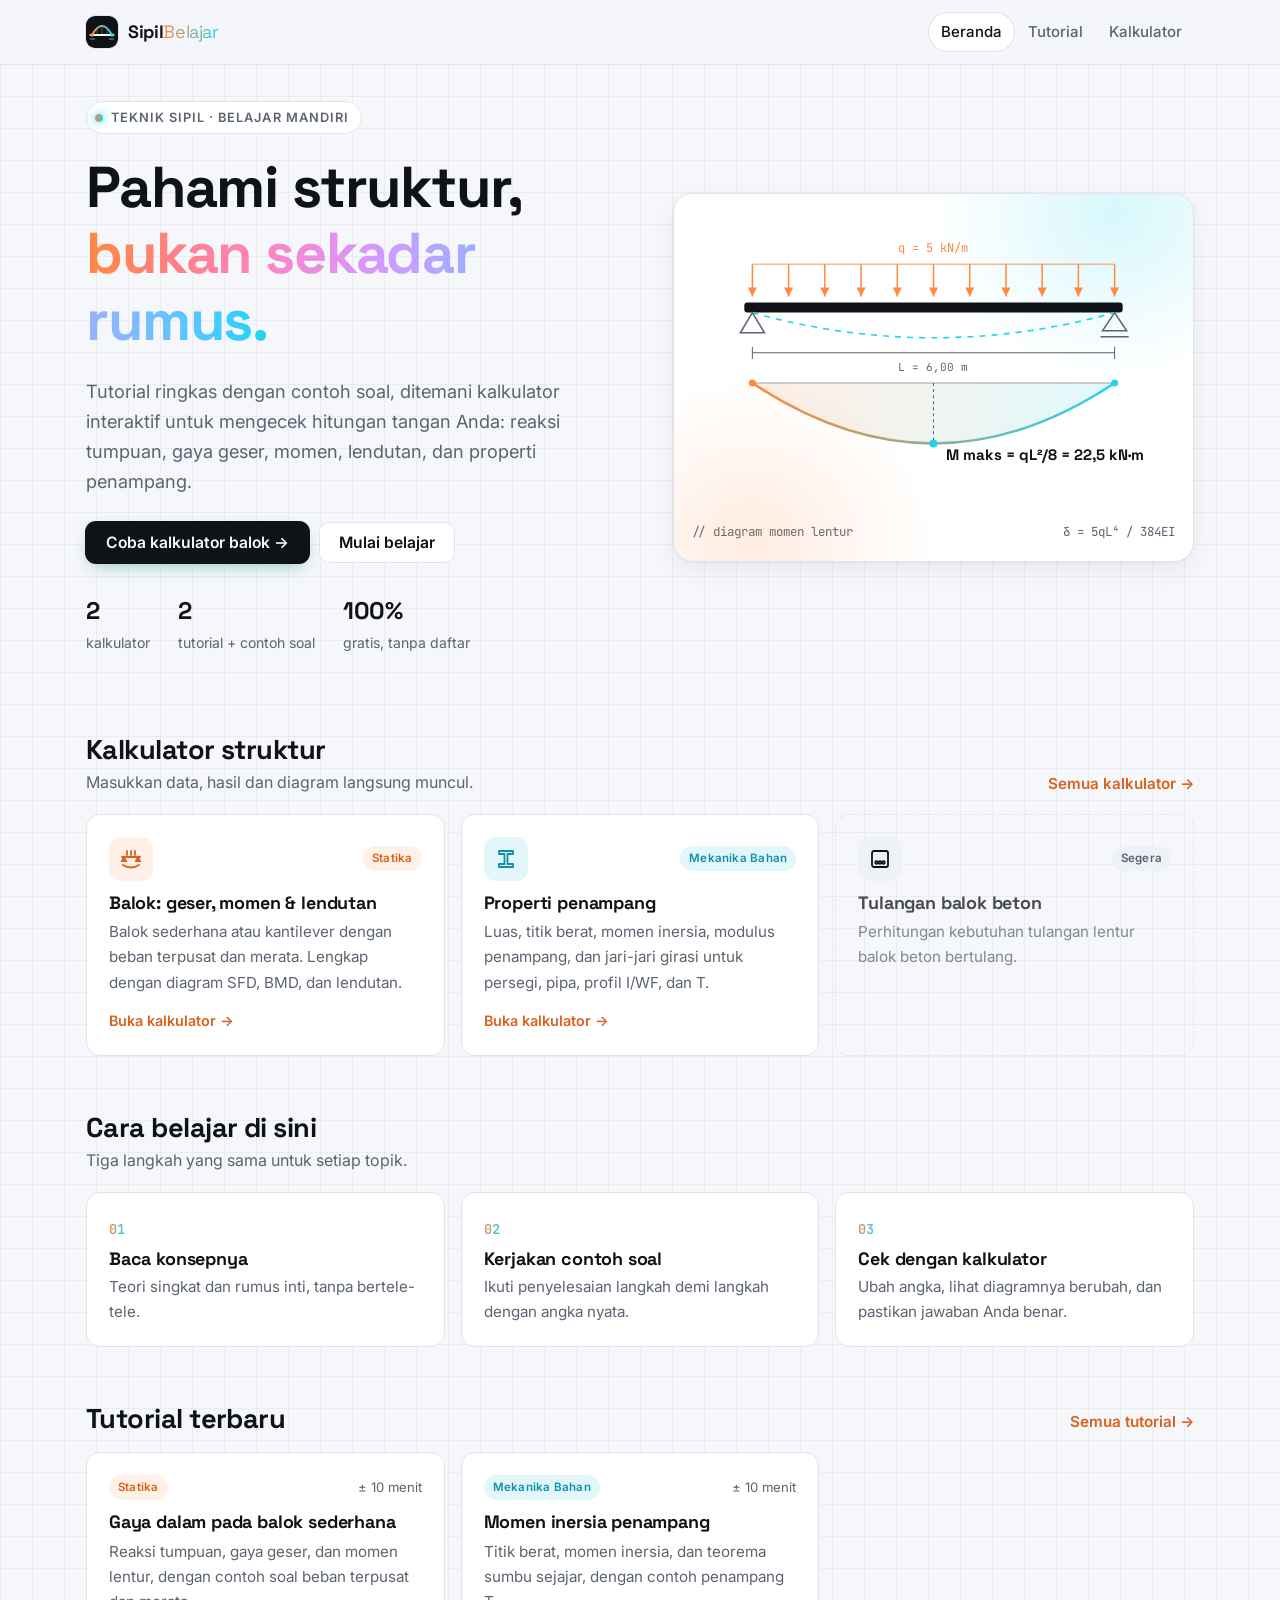
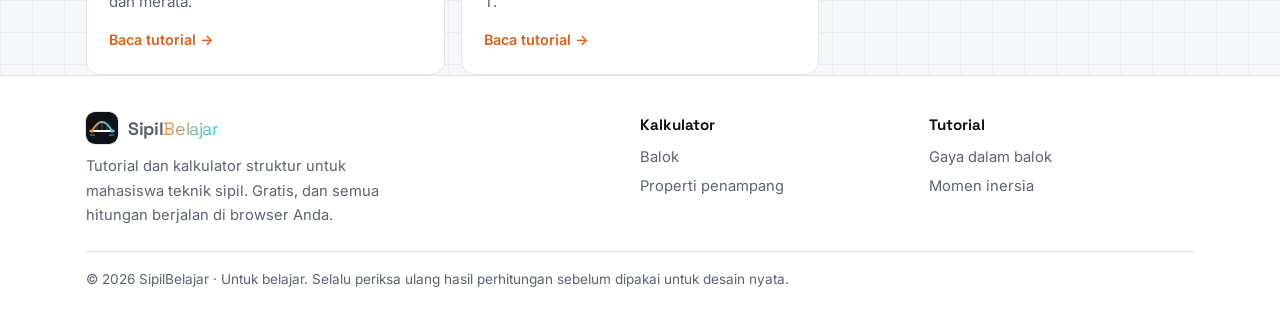
==== index.html @ 85a8b571 "Perbarui tampilan: font baru, warna logo, hero berilustrasi, kartu berikon Co-Authored-By: Claude Op" ====
<!doctype html>
<html lang="id">
<head>
  <meta charset="utf-8">
  <meta name="viewport" content="width=device-width, initial-scale=1">
  <title>SipilBelajar</title>
  <meta name="description" content="Belajar teknik sipil: tutorial, contoh soal, dan kalkulator struktur interaktif.">
  <link rel="icon" type="image/svg+xml" href="assets/logo.svg">
  <link rel="preconnect" href="https://fonts.googleapis.com">
  <link rel="preconnect" href="https://fonts.gstatic.com" crossorigin>
  <link rel="stylesheet" href="https://fonts.googleapis.com/css2?family=Inter:wght@400;500;600;700&family=JetBrains+Mono:wght@400;600&family=Space+Grotesk:wght@500;600;700&display=swap">
  <link rel="stylesheet" href="assets/style.css">
</head>
<body data-root="" data-page="home">
<main class="wrap">
  <section class="hero">
    <div>
      <span class="eyebrow">Teknik Sipil · Belajar mandiri</span>
      <h1>Pahami struktur, <span class="grad-text">bukan sekadar rumus.</span></h1>
      <p class="lead">Tutorial ringkas dengan contoh soal, ditemani kalkulator interaktif untuk mengecek hitungan tangan Anda: reaksi tumpuan, gaya geser, momen, lendutan, dan properti penampang.</p>
      <div class="btn-row">
        <a class="btn primary" href="kalkulator/balok.html">Coba kalkulator balok →</a>
        <a class="btn secondary" href="tutorial/index.html">Mulai belajar</a>
      </div>
      <div class="stats-row">
        <div><b>2</b>kalkulator</div>
        <div><b>2</b>tutorial + contoh soal</div>
        <div><b>100%</b>gratis, tanpa daftar</div>
      </div>
    </div>

    <div class="hero-art" aria-hidden="true">
      <svg viewBox="0 0 480 300">
        <defs>
          <linearGradient id="hg" x1="0" x2="1"><stop offset="0" stop-color="#ff8a3d"/><stop offset="1" stop-color="#22d3ee"/></linearGradient>
          <marker id="ha" viewBox="0 0 10 10" refX="5" refY="10" markerWidth="6" markerHeight="6"><path d="M0 0L5 10L10 0Z" fill="#ff8a3d"/></marker>
        </defs>
        <!-- beban merata -->
        <g stroke="#ff8a3d" stroke-width="1.5">
          <path d="M60 52H420" stroke-opacity=".6"/>
          <path d="M60 52V84" marker-end="url(#ha)"/>
          <path d="M96 52V84" marker-end="url(#ha)"/>
          <path d="M132 52V84" marker-end="url(#ha)"/>
          <path d="M168 52V84" marker-end="url(#ha)"/>
          <path d="M204 52V84" marker-end="url(#ha)"/>
          <path d="M240 52V84" marker-end="url(#ha)"/>
          <path d="M276 52V84" marker-end="url(#ha)"/>
          <path d="M312 52V84" marker-end="url(#ha)"/>
          <path d="M348 52V84" marker-end="url(#ha)"/>
          <path d="M384 52V84" marker-end="url(#ha)"/>
          <path d="M420 52V84" marker-end="url(#ha)"/>
        </g>
        <text x="240" y="40" text-anchor="middle" font-family="JetBrains Mono, monospace" font-size="12" fill="#ff8a3d">q = 5 kN/m</text>
        <!-- balok -->
        <rect x="52" y="90" width="376" height="10" rx="3" fill="currentColor" style="color:var(--text)"/>
        <!-- lendutan (animasi) -->
        <path class="dash-anim" d="M60 100Q240 150 420 100" fill="none" stroke="#22d3ee" stroke-width="1.6"/>
        <!-- tumpuan -->
        <path d="M60 100l-12 20h24z M420 100l-12 18h24z" fill="none" stroke="currentColor" style="color:var(--muted)" stroke-width="1.5"/>
        <path d="M406 124h28" stroke="currentColor" style="color:var(--muted)" stroke-width="1.5"/>
        <!-- dimensi -->
        <path d="M60 140H420M60 134v12M420 134v12" stroke="currentColor" style="color:var(--muted)" stroke-width="1" />
        <text x="240" y="158" text-anchor="middle" font-family="JetBrains Mono, monospace" font-size="11" fill="currentColor" style="color:var(--muted)">L = 6,00 m</text>
        <!-- BMD -->
        <path d="M60 170Q240 290 420 170Z" fill="url(#hg)" fill-opacity=".14"/>
        <path d="M60 170Q240 290 420 170" fill="none" stroke="url(#hg)" stroke-width="2.5" stroke-linecap="round"/>
        <path d="M60 170H420" stroke="currentColor" style="color:var(--muted)" stroke-opacity=".6"/>
        <path d="M240 170V230" stroke="currentColor" style="color:var(--muted)" stroke-dasharray="3 3"/>
        <circle cx="240" cy="230" r="4" fill="#22d3ee"/>
        <text x="252" y="246" font-family="Space Grotesk, sans-serif" font-weight="700" font-size="15" fill="currentColor" style="color:var(--text)">M maks = qL²/8 = 22,5 kN·m</text>
        <circle cx="60" cy="170" r="3.5" fill="#ff8a3d"/><circle cx="420" cy="170" r="3.5" fill="#22d3ee"/>
      </svg>
      <div class="cap"><span>// diagram momen lentur</span><span>δ = 5qL⁴ / 384EI</span></div>
    </div>
  </section>

  <div class="section-head">
    <div><h2>Kalkulator struktur</h2><p>Masukkan data, hasil dan diagram langsung muncul.</p></div>
    <a href="kalkulator/index.html">Semua kalkulator →</a>
  </div>
  <div class="grid">
    <a class="card" href="kalkulator/balok.html">
      <div class="card-top">
        <span class="icon o"><svg viewBox="0 0 24 24" fill="none" stroke="currentColor" stroke-width="1.8" stroke-linecap="round"><path d="M3 10h18"/><path d="M5 10l-2 4h4z M19 10l-2 4h4z"/><path d="M8 4v4M12 4v4M16 4v4"/><path d="M4 18q8 5 16 0"/></svg></span>
        <span class="tag">Statika</span>
      </div>
      <h3>Balok: geser, momen &amp; lendutan</h3>
      <p>Balok sederhana atau kantilever dengan beban terpusat dan merata. Lengkap dengan diagram SFD, BMD, dan lendutan.</p>
      <span class="go">Buka kalkulator →</span>
    </a>
    <a class="card" href="kalkulator/penampang.html">
      <div class="card-top">
        <span class="icon c"><svg viewBox="0 0 24 24" fill="none" stroke="currentColor" stroke-width="1.8" stroke-linejoin="round"><path d="M5 4h14v3h-5.5v10H19v3H5v-3h5.5V7H5z"/></svg></span>
        <span class="tag c">Mekanika Bahan</span>
      </div>
      <h3>Properti penampang</h3>
      <p>Luas, titik berat, momen inersia, modulus penampang, dan jari-jari girasi untuk persegi, pipa, profil I/WF, dan T.</p>
      <span class="go">Buka kalkulator →</span>
    </a>
    <div class="card soon">
      <div class="card-top">
        <span class="icon"><svg viewBox="0 0 24 24" fill="none" stroke="currentColor" stroke-width="1.8"><rect x="4" y="4" width="16" height="16" rx="2"/><circle cx="8.5" cy="15.5" r="1.3"/><circle cx="12" cy="15.5" r="1.3"/><circle cx="15.5" cy="15.5" r="1.3"/></svg></span>
        <span class="tag soon">Segera</span>
      </div>
      <h3>Tulangan balok beton</h3>
      <p>Perhitungan kebutuhan tulangan lentur balok beton bertulang.</p>
    </div>
  </div>

  <div class="section-head">
    <div><h2>Cara belajar di sini</h2><p>Tiga langkah yang sama untuk setiap topik.</p></div>
  </div>
  <div class="steps">
    <div class="step"><h3>Baca konsepnya</h3><p>Teori singkat dan rumus inti, tanpa bertele-tele.</p></div>
    <div class="step"><h3>Kerjakan contoh soal</h3><p>Ikuti penyelesaian langkah demi langkah dengan angka nyata.</p></div>
    <div class="step"><h3>Cek dengan kalkulator</h3><p>Ubah angka, lihat diagramnya berubah, dan pastikan jawaban Anda benar.</p></div>
  </div>

  <div class="section-head">
    <div><h2>Tutorial terbaru</h2></div>
    <a href="tutorial/index.html">Semua tutorial →</a>
  </div>
  <div class="grid">
    <a class="card" href="tutorial/balok-sederhana.html">
      <div class="card-top"><span class="tag">Statika</span><span class="muted" style="font-size:.82rem">± 10 menit</span></div>
      <h3>Gaya dalam pada balok sederhana</h3>
      <p>Reaksi tumpuan, gaya geser, dan momen lentur, dengan contoh soal beban terpusat dan merata.</p>
      <span class="go">Baca tutorial →</span>
    </a>
    <a class="card" href="tutorial/momen-inersia.html">
      <div class="card-top"><span class="tag c">Mekanika Bahan</span><span class="muted" style="font-size:.82rem">± 10 menit</span></div>
      <h3>Momen inersia penampang</h3>
      <p>Titik berat, momen inersia, dan teorema sumbu sejajar, dengan contoh penampang T.</p>
      <span class="go">Baca tutorial →</span>
    </a>
  </div>
</main>
<script src="assets/layout.js"></script>
</body>
</html>
---- assets/style.css ----
/* SipilBelajar — gaya situs. Warna mengikuti logo: oranye → biru muda. */
:root {
  --bg: #f5f7fa;
  --surface: #ffffff;
  --surface-2: #eef1f5;
  --text: #0f1216;
  --muted: #5b6472;
  --border: #e1e5eb;
  --accent: #d9621c;          /* oranye untuk teks/tautan (kontras cukup) */
  --accent-soft: #fff1e7;
  --cyan: #0e8fae;
  --cyan-soft: #e3f7fb;
  --blue: #0e8fae;
  --red: #d64545;
  --green: #1f9d6a;
  --grid: rgba(15, 18, 22, .045);
  --shadow: 0 1px 2px rgba(15,18,22,.04), 0 8px 24px rgba(15,18,22,.06);
  --grad: linear-gradient(90deg, #ff8a3d, #22d3ee);
  --grad-vivid: linear-gradient(90deg in oklch longer hue, #ff8a3d, #22d3ee);
  --radius: 14px;
  --maxw: 1140px;
  --font: "Inter", system-ui, -apple-system, "Segoe UI", Roboto, sans-serif;
  --font-display: "Space Grotesk", "Inter", system-ui, sans-serif;
  --font-mono: "JetBrains Mono", ui-monospace, Menlo, Consolas, monospace;
  color-scheme: light;
}
@media (prefers-color-scheme: dark) {
  :root:not([data-theme="light"]) {
    --bg: #0a0d11; --surface: #11151b; --surface-2: #181e26; --text: #e9edf2; --muted: #95a1b0;
    --border: #222a34; --accent: #ff8a3d; --accent-soft: #2a1a10; --cyan: #22d3ee; --cyan-soft: #0c2a31;
    --blue: #22d3ee; --red: #f06b6b; --green: #3fd19a; --grid: rgba(255,255,255,.035);
    --shadow: 0 1px 2px rgba(0,0,0,.3), 0 10px 30px rgba(0,0,0,.35); color-scheme: dark;
  }
}
:root[data-theme="dark"] {
  --bg: #0a0d11; --surface: #11151b; --surface-2: #181e26; --text: #e9edf2; --muted: #95a1b0;
  --border: #222a34; --accent: #ff8a3d; --accent-soft: #2a1a10; --cyan: #22d3ee; --cyan-soft: #0c2a31;
  --blue: #22d3ee; --red: #f06b6b; --green: #3fd19a; --grid: rgba(255,255,255,.035);
  --shadow: 0 1px 2px rgba(0,0,0,.3), 0 10px 30px rgba(0,0,0,.35); color-scheme: dark;
}

* { box-sizing: border-box; }
html { -webkit-text-size-adjust: 100%; scroll-behavior: smooth; }
body {
  margin: 0; color: var(--text); font: 16px/1.65 var(--font);
  background-color: var(--bg);
  background-image:
    linear-gradient(var(--grid) 1px, transparent 1px),
    linear-gradient(90deg, var(--grid) 1px, transparent 1px);
  background-size: 32px 32px;
  -webkit-font-smoothing: antialiased;
}
a { color: var(--accent); text-underline-offset: 3px; }
img, svg { max-width: 100%; }
h1, h2, h3 { font-family: var(--font-display); line-height: 1.15; letter-spacing: -.02em; margin: 1.6em 0 .5em; }
h1 { font-size: clamp(2rem, 4.6vw, 3rem); margin-top: .3em; }
h2 { font-size: clamp(1.35rem, 2.6vw, 1.7rem); }
h3 { font-size: 1.12rem; letter-spacing: -.01em; }
code, .mono { font-family: var(--font-mono); font-size: .9em; }
::selection { background: rgba(34, 211, 238, .3); }

.wrap { max-width: var(--maxw); margin: 0 auto; padding: 0 16px; }
.grad-text { background: var(--grad); background: var(--grad-vivid); -webkit-background-clip: text; background-clip: text; color: transparent; }

/* ---------- header ---------- */
.site-header {
  position: sticky; top: 0; z-index: 20;
  background: color-mix(in srgb, var(--bg) 78%, transparent);
  backdrop-filter: saturate(160%) blur(12px); -webkit-backdrop-filter: saturate(160%) blur(12px);
  border-bottom: 1px solid var(--border);
}
.site-header .wrap { display: flex; align-items: center; gap: 12px; min-height: 64px; }
.brand { font-family: var(--font-display); font-weight: 700; font-size: 1.12rem; color: var(--text); text-decoration: none; display: flex; align-items: center; gap: 10px; letter-spacing: -.02em; }
.brand-mark { width: 32px; height: 32px; display: block; border-radius: 9px; box-shadow: 0 0 0 1px var(--border); }
.brand-accent { font-weight: 400; background: var(--grad); -webkit-background-clip: text; background-clip: text; color: transparent; }
.site-nav { display: flex; gap: 2px; margin-left: auto; }
.site-nav a { color: var(--muted); text-decoration: none; padding: 7px 12px; border-radius: 99px; font-size: .94rem; font-weight: 500; transition: color .15s, background .15s; }
.site-nav a:hover { color: var(--text); background: var(--surface-2); }
.site-nav a[aria-current="page"] { color: var(--text); background: var(--surface); box-shadow: 0 0 0 1px var(--border); }
@media (max-width: 480px) {
  .brand-text { display: none; }
  .site-nav a { padding: 6px 10px; font-size: .9rem; }
}

main { padding: 28px 0 72px; }

/* ---------- footer ---------- */
.site-footer { border-top: 1px solid var(--border); background: var(--surface); color: var(--muted); font-size: .92rem; padding: 36px 0 28px; }
.footer-grid { display: grid; gap: 24px; grid-template-columns: 2fr 1fr 1fr; }
@media (max-width: 640px) { .footer-grid { grid-template-columns: 1fr 1fr; } .footer-grid > :first-child { grid-column: 1 / -1; } }
.site-footer h4 { font-family: var(--font-display); color: var(--text); font-size: .95rem; margin: 0 0 8px; }
.site-footer ul { list-style: none; padding: 0; margin: 0; }
.site-footer li { margin: 4px 0; }
.site-footer a { color: var(--muted); text-decoration: none; }
.site-footer a:hover { color: var(--text); }
.footer-note { border-top: 1px solid var(--border); margin-top: 24px; padding-top: 16px; font-size: .85rem; }

/* ---------- hero ---------- */
.hero { display: grid; grid-template-columns: minmax(0, 1.05fr) minmax(0, 1fr); gap: 40px; align-items: center; padding: 36px 0 24px; }
@media (max-width: 880px) { .hero { grid-template-columns: minmax(0, 1fr); gap: 28px; padding-top: 16px; } }
.hero h1 { font-size: clamp(2.2rem, 5.4vw, 3.6rem); margin: .35em 0 .4em; }
.hero p.lead { font-size: 1.14rem; color: var(--muted); max-width: 560px; margin: 0; }
.eyebrow { display: inline-flex; align-items: center; gap: 8px; color: var(--muted); font-weight: 600; font-size: .8rem; letter-spacing: .08em; text-transform: uppercase; padding: 5px 12px 5px 8px; border: 1px solid var(--border); border-radius: 99px; background: var(--surface); }
.eyebrow::before { content: ""; width: 8px; height: 8px; border-radius: 50%; background: var(--grad); box-shadow: 0 0 10px #22d3ee; }
.hero-art { background: var(--surface); border: 1px solid var(--border); border-radius: 20px; padding: 18px; box-shadow: var(--shadow); position: relative; overflow: hidden; }
.hero-art::before { content: ""; position: absolute; inset: -40% -20% auto auto; width: 70%; height: 90%; background: radial-gradient(closest-side, rgba(34,211,238,.18), transparent); pointer-events: none; }
.hero-art::after { content: ""; position: absolute; inset: auto auto -40% -20%; width: 70%; height: 90%; background: radial-gradient(closest-side, rgba(255,138,61,.16), transparent); pointer-events: none; }
.hero-art svg { display: block; width: 100%; height: auto; position: relative; }
.hero-art .cap { position: relative; display: flex; justify-content: space-between; gap: 8px; font-family: var(--font-mono); font-size: .78rem; color: var(--muted); margin-top: 8px; flex-wrap: wrap; }
.dash-anim { stroke-dasharray: 6 6; animation: dash 1.4s linear infinite; }
@keyframes dash { to { stroke-dashoffset: -24; } }
@media (prefers-reduced-motion: reduce) { .dash-anim { animation: none; } html { scroll-behavior: auto; } }

.stats-row { display: flex; gap: 28px; flex-wrap: wrap; margin-top: 28px; }
.stats-row div { font-size: .88rem; color: var(--muted); }
.stats-row b { display: block; font-family: var(--font-display); font-size: 1.5rem; color: var(--text); letter-spacing: -.02em; }

/* ---------- buttons ---------- */
.btn { display: inline-flex; align-items: center; gap: 8px; padding: 11px 20px; border-radius: 10px; background: var(--text); color: var(--bg); text-decoration: none; font-weight: 600; border: 0; cursor: pointer; font: 600 .98rem var(--font); transition: transform .15s, box-shadow .15s; }
.btn:hover { transform: translateY(-1px); box-shadow: 0 6px 20px rgba(34,211,238,.25), 0 2px 8px rgba(255,138,61,.2); }
.btn.primary { background: var(--text); color: var(--bg); box-shadow: 0 0 0 1px var(--text), 0 6px 18px -6px rgba(34,211,238,.6), 0 6px 18px -8px rgba(255,138,61,.6); }
.btn.secondary { background: var(--surface); color: var(--text); box-shadow: inset 0 0 0 1px var(--border); }
.btn.secondary:hover { box-shadow: inset 0 0 0 1px var(--muted); }
.btn.small { padding: 7px 12px; font-size: .88rem; border-radius: 8px; }
.btn-row { display: flex; gap: 10px; flex-wrap: wrap; margin: 26px 0; }

/* ---------- sections ---------- */
.section-head { display: flex; align-items: end; justify-content: space-between; gap: 16px; margin: 56px 0 18px; flex-wrap: wrap; }
.section-head h2 { margin: 0; }
.section-head p { margin: 4px 0 0; color: var(--muted); }
.section-head a { font-weight: 600; text-decoration: none; font-size: .95rem; }

/* ---------- cards ---------- */
.grid { display: grid; gap: 16px; grid-template-columns: repeat(auto-fill, minmax(min(100%, 270px), 1fr)); }
.card { background: var(--surface); border: 1px solid var(--border); border-radius: var(--radius); padding: 22px; position: relative; }
a.card { color: inherit; text-decoration: none; display: block; transition: transform .18s, box-shadow .18s, border-color .18s; }
a.card:hover { transform: translateY(-3px); box-shadow: var(--shadow); border-color: transparent; }
a.card::after { content: ""; position: absolute; inset: -1px; border-radius: inherit; padding: 1px; background: var(--grad); opacity: 0; transition: opacity .18s;
  -webkit-mask: linear-gradient(#000 0 0) content-box, linear-gradient(#000 0 0); -webkit-mask-composite: xor; mask-composite: exclude; pointer-events: none; }
a.card:hover::after { opacity: 1; }
.card h3 { margin: 12px 0 6px; }
.card p { margin: 0; color: var(--muted); font-size: .95rem; }
.card .go { display: inline-block; margin-top: 14px; font-weight: 600; font-size: .9rem; color: var(--accent); }
.card.soon { background: transparent; border-style: dashed; }
.card.soon h3, .card.soon p { opacity: .75; }
.icon { width: 44px; height: 44px; border-radius: 12px; display: grid; place-items: center; background: var(--surface-2); color: var(--text); }
.icon svg { width: 24px; height: 24px; }
.icon.o { background: var(--accent-soft); color: var(--accent); }
.icon.c { background: var(--cyan-soft); color: var(--cyan); }
.card-top { display: flex; align-items: center; justify-content: space-between; gap: 8px; }
.tag { display: inline-block; font-size: .72rem; font-weight: 600; padding: 3px 9px; border-radius: 99px; background: var(--accent-soft); color: var(--accent); letter-spacing: .02em; }
.tag.c { background: var(--cyan-soft); color: var(--cyan); }
.tag.soon { background: var(--surface-2); color: var(--muted); }

/* langkah belajar */
.steps { display: grid; gap: 16px; grid-template-columns: repeat(auto-fit, minmax(min(100%, 240px), 1fr)); counter-reset: step; }
.step { background: var(--surface); border: 1px solid var(--border); border-radius: var(--radius); padding: 22px; counter-increment: step; }
.step::before { content: "0" counter(step); font-family: var(--font-mono); font-size: .85rem; font-weight: 600; background: var(--grad); -webkit-background-clip: text; background-clip: text; color: transparent; }
.step h3 { margin: 8px 0 4px; }
.step p { margin: 0; color: var(--muted); font-size: .95rem; }

/* page header */
.page-head { padding: 8px 0 8px; }
.page-head h1 { margin: .25em 0 .3em; }
.page-head p { color: var(--muted); max-width: 720px; margin: 0; font-size: 1.05rem; }
.breadcrumb { font-size: .88rem; color: var(--muted); }
.breadcrumb a { color: var(--muted); text-decoration: none; }
.breadcrumb a:hover { color: var(--text); }

/* ---------- article ---------- */
.article { max-width: 760px; }
.article > p, .article li { font-size: 1.03rem; }
.article h2 { padding-top: .2em; }
.article h2::before { content: ""; display: block; width: 36px; height: 3px; border-radius: 3px; background: var(--grad); margin-bottom: 14px; }
.meta { display: flex; gap: 8px; flex-wrap: wrap; margin-bottom: 8px; }
.formula { background: var(--surface); border: 1px solid var(--border); border-left: 3px solid var(--cyan); padding: 12px 16px; border-radius: 10px; font-family: var(--font-mono); font-size: .9rem; overflow-x: auto; margin: 14px 0; white-space: pre; }
.note { background: var(--cyan-soft); border: 1px solid color-mix(in srgb, var(--cyan) 25%, transparent); border-radius: 12px; padding: 14px 18px; margin: 18px 0; }

/* ---------- tables ---------- */
.table-wrap { overflow-x: auto; background: var(--surface); border: 1px solid var(--border); border-radius: 12px; }
table { border-collapse: collapse; width: 100%; font-size: .94rem; }
th, td { border-bottom: 1px solid var(--border); padding: 9px 12px; text-align: left; }
tr:last-child td, tr:last-child th { border-bottom: 0; }
th { background: var(--surface-2); font-weight: 600; font-size: .86rem; }
td.num, th.num { text-align: right; font-variant-numeric: tabular-nums; font-family: var(--font-mono); font-size: .88rem; }
th.num { font-family: var(--font); }

/* ---------- calculator ---------- */
.calc { display: grid; gap: 22px; grid-template-columns: minmax(0, 370px) minmax(0, 1fr); align-items: start; margin-top: 20px; }
.calc > form { position: sticky; top: 84px; }
@media (max-width: 860px) { .calc { grid-template-columns: minmax(0, 1fr); } .calc > form { position: static; } }
fieldset { border: 1px solid var(--border); border-radius: var(--radius); padding: 16px 18px 18px; margin: 0 0 14px; background: var(--surface); }
legend { font-family: var(--font-display); font-weight: 600; padding: 0 6px; }
label { display: block; font-size: .84rem; color: var(--muted); margin: 10px 0 5px; font-weight: 500; }
input, select { width: 100%; padding: 9px 11px; font: 500 .95rem var(--font); color: var(--text); background: var(--bg); border: 1px solid var(--border); border-radius: 9px; transition: border-color .15s, box-shadow .15s; }
input:hover, select:hover { border-color: color-mix(in srgb, var(--muted) 50%, var(--border)); }
input:focus, select:focus { outline: none; border-color: var(--cyan); box-shadow: 0 0 0 3px color-mix(in srgb, var(--cyan) 22%, transparent); }
input[type=number] { font-family: var(--font-mono); font-size: .9rem; }
.row { display: grid; gap: 8px; grid-template-columns: repeat(auto-fit, minmax(80px, 1fr)); }
.load-item { border: 1px solid var(--border); background: var(--bg); border-radius: 11px; padding: 10px 12px 12px; margin: 10px 0; position: relative; }
.load-item .remove { position: absolute; top: 6px; right: 8px; background: none; border: 0; color: var(--muted); cursor: pointer; font-size: 1.15rem; line-height: 1; padding: 4px; border-radius: 6px; }
.load-item .remove:hover { color: var(--red); background: var(--surface-2); }
.load-item .title { font-size: .84rem; font-weight: 600; }
.load-item label { margin-top: 6px; }
.results { display: grid; gap: 10px; grid-template-columns: repeat(auto-fill, minmax(150px, 1fr)); margin-bottom: 16px; }
.stat { background: var(--surface); border: 1px solid var(--border); border-radius: 12px; padding: 12px 14px; position: relative; overflow: hidden; }
.stat::before { content: ""; position: absolute; left: 0; top: 0; bottom: 0; width: 3px; background: var(--grad); opacity: .8; }
.stat .k { font-size: .78rem; color: var(--muted); font-weight: 500; }
.stat .v { font-family: var(--font-display); font-size: 1.35rem; font-weight: 700; font-variant-numeric: tabular-nums; letter-spacing: -.02em; }
.stat .u { font-family: var(--font); font-size: .78rem; color: var(--muted); font-weight: 500; }
.diagram { background: var(--surface); border: 1px solid var(--border); border-radius: var(--radius); padding: 12px 12px 8px; margin-bottom: 14px; }
.diagram h3 { margin: 2px 6px 6px; font-size: .95rem; }
.diagram svg { display: block; width: 100%; height: auto; }
.diagram text { font-family: var(--font); }
.error { color: var(--red); font-size: .9rem; }
.muted { color: var(--muted); }
.hint { font-size: .84rem; color: var(--muted); margin: 10px 0 0; }
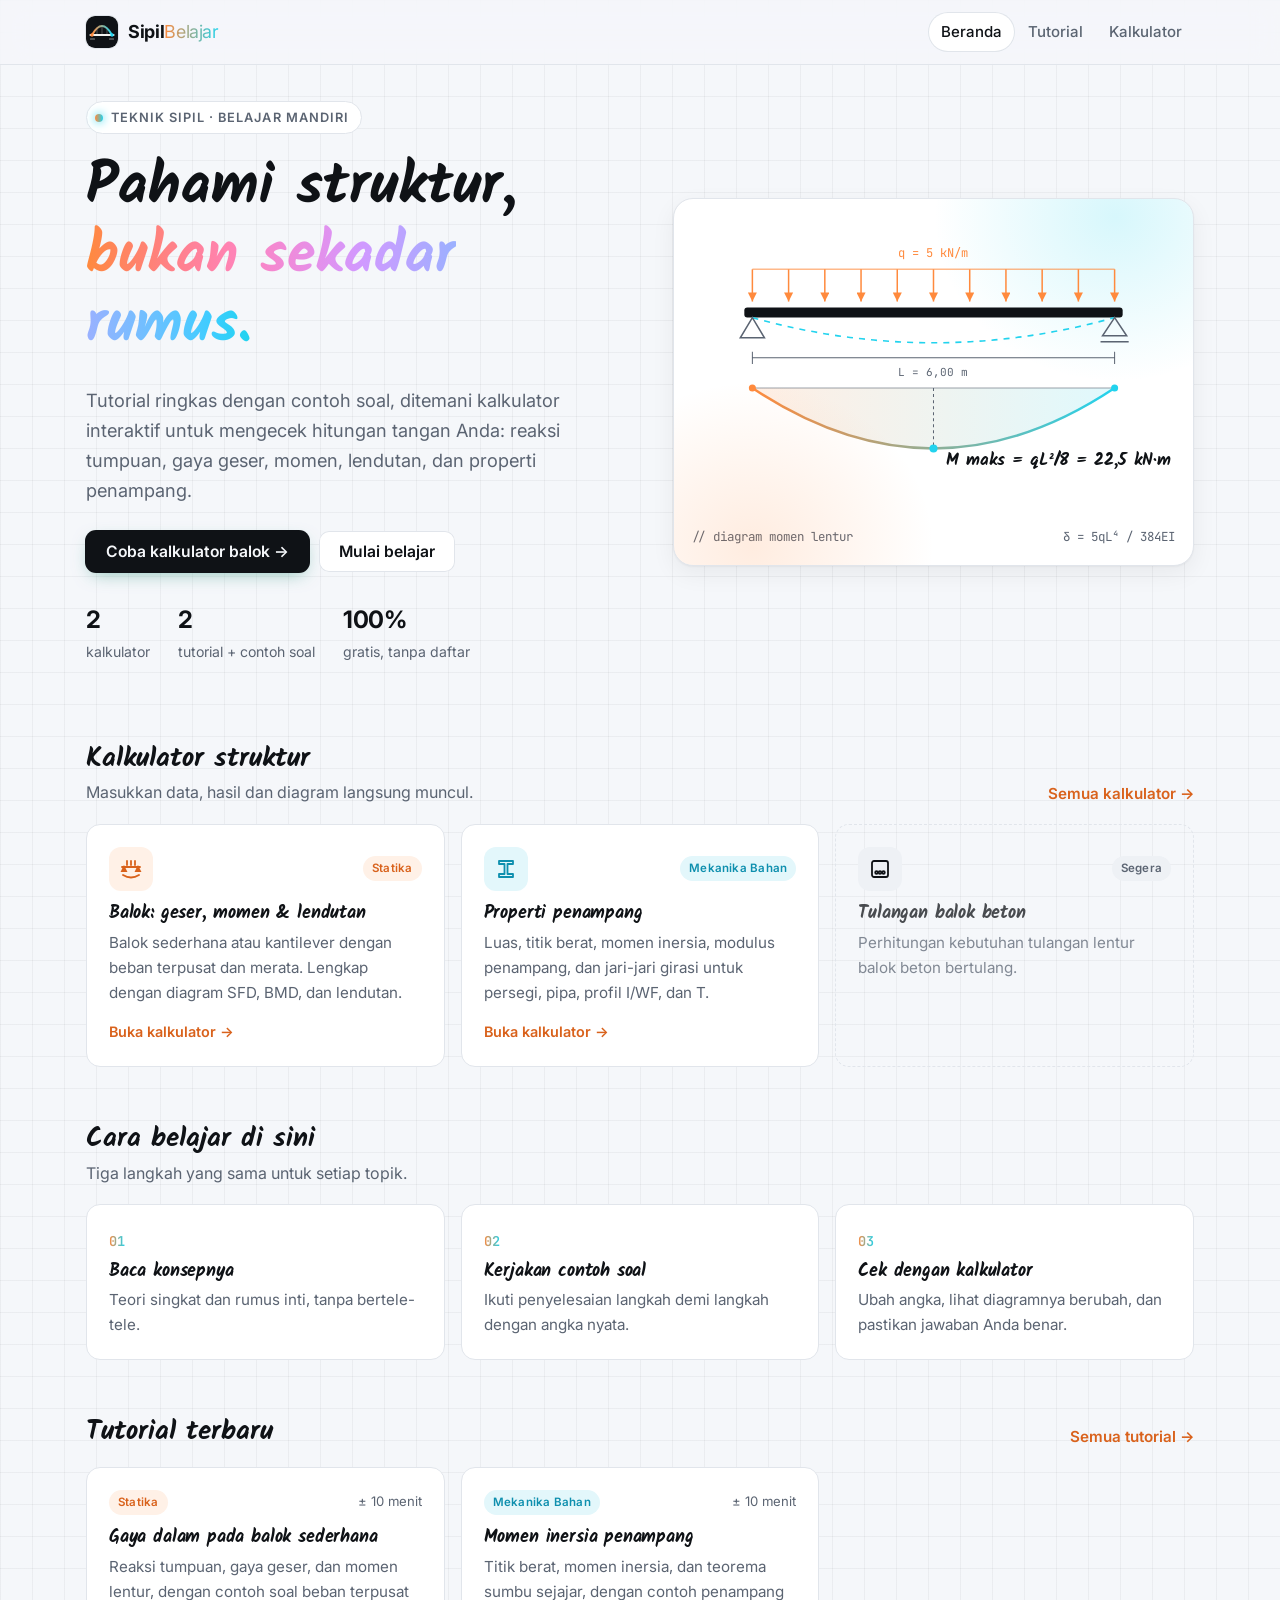
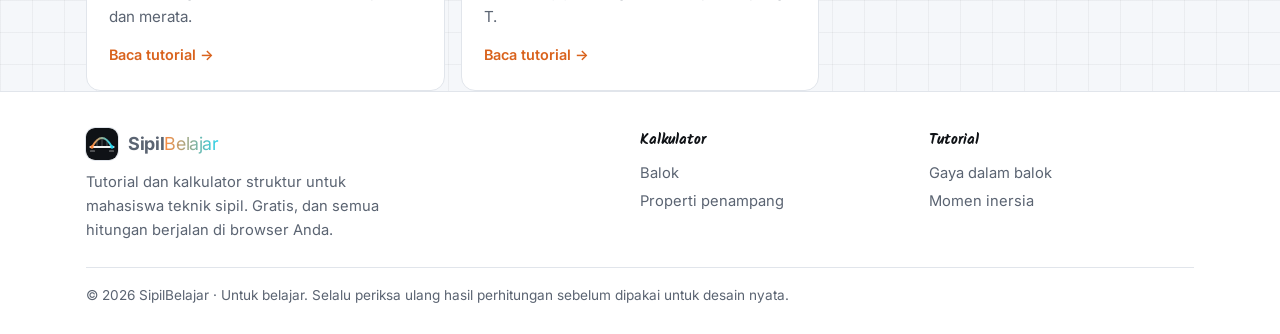
==== commit 6857de1a: "Tutorial bergaya papan tulis dengan font kapur dan diagram tulisan tangan Co-Authored-By: Claude Opu" ====
--- a/index.html
+++ b/index.html
@@ -8,7 +8,7 @@
   <link rel="icon" type="image/svg+xml" href="assets/logo.svg">
   <link rel="preconnect" href="https://fonts.googleapis.com">
   <link rel="preconnect" href="https://fonts.gstatic.com" crossorigin>
-  <link rel="stylesheet" href="https://fonts.googleapis.com/css2?family=Inter:wght@400;500;600;700&family=JetBrains+Mono:wght@400;600&family=Space+Grotesk:wght@500;600;700&display=swap">
+  <link rel="stylesheet" href="https://fonts.googleapis.com/css2?family=Cabin+Sketch:wght@400;700&family=Inter:wght@400;500;600;700&family=JetBrains+Mono:wght@400;600&family=Kalam:wght@400;700&display=swap">
   <link rel="stylesheet" href="assets/style.css">
 </head>
 <body data-root="" data-page="home">
@@ -67,7 +67,7 @@
         <path d="M60 170H420" stroke="currentColor" style="color:var(--muted)" stroke-opacity=".6"/>
         <path d="M240 170V230" stroke="currentColor" style="color:var(--muted)" stroke-dasharray="3 3"/>
         <circle cx="240" cy="230" r="4" fill="#22d3ee"/>
-        <text x="252" y="246" font-family="Space Grotesk, sans-serif" font-weight="700" font-size="15" fill="currentColor" style="color:var(--text)">M maks = qL²/8 = 22,5 kN·m</text>
+        <text x="252" y="246" font-family="Kalam, cursive" font-weight="700" font-size="17" fill="currentColor" style="color:var(--text)">M maks = qL²/8 = 22,5 kN·m</text>
         <circle cx="60" cy="170" r="3.5" fill="#ff8a3d"/><circle cx="420" cy="170" r="3.5" fill="#22d3ee"/>
       </svg>
       <div class="cap"><span>// diagram momen lentur</span><span>δ = 5qL⁴ / 384EI</span></div>
--- a/assets/style.css
+++ b/assets/style.css
@@ -20,7 +20,7 @@
   --radius: 14px;
   --maxw: 1140px;
   --font: "Inter", system-ui, -apple-system, "Segoe UI", Roboto, sans-serif;
-  --font-display: "Space Grotesk", "Inter", system-ui, sans-serif;
+  --font-display: "Kalam", "Patrick Hand", cursive;
   --font-mono: "JetBrains Mono", ui-monospace, Menlo, Consolas, monospace;
   color-scheme: light;
 }
@@ -52,7 +52,7 @@
 }
 a { color: var(--accent); text-underline-offset: 3px; }
 img, svg { max-width: 100%; }
-h1, h2, h3 { font-family: var(--font-display); line-height: 1.15; letter-spacing: -.02em; margin: 1.6em 0 .5em; }
+h1, h2, h3 { font-family: var(--font-display); line-height: 1.2; letter-spacing: 0; font-weight: 700; margin: 1.6em 0 .5em; }
 h1 { font-size: clamp(2rem, 4.6vw, 3rem); margin-top: .3em; }
 h2 { font-size: clamp(1.35rem, 2.6vw, 1.7rem); }
 h3 { font-size: 1.12rem; letter-spacing: -.01em; }
@@ -70,7 +70,7 @@
   border-bottom: 1px solid var(--border);
 }
 .site-header .wrap { display: flex; align-items: center; gap: 12px; min-height: 64px; }
-.brand { font-family: var(--font-display); font-weight: 700; font-size: 1.12rem; color: var(--text); text-decoration: none; display: flex; align-items: center; gap: 10px; letter-spacing: -.02em; }
+.brand { font-family: var(--font); font-weight: 700; font-size: 1.12rem; color: var(--text); text-decoration: none; display: flex; align-items: center; gap: 10px; letter-spacing: -.02em; }
 .brand-mark { width: 32px; height: 32px; display: block; border-radius: 9px; box-shadow: 0 0 0 1px var(--border); }
 .brand-accent { font-weight: 400; background: var(--grad); -webkit-background-clip: text; background-clip: text; color: transparent; }
 .site-nav { display: flex; gap: 2px; margin-left: auto; }
@@ -113,7 +113,7 @@
 
 .stats-row { display: flex; gap: 28px; flex-wrap: wrap; margin-top: 28px; }
 .stats-row div { font-size: .88rem; color: var(--muted); }
-.stats-row b { display: block; font-family: var(--font-display); font-size: 1.5rem; color: var(--text); letter-spacing: -.02em; }
+.stats-row b { display: block; font-family: var(--font); font-size: 1.5rem; color: var(--text); letter-spacing: -.02em; }
 
 /* ---------- buttons ---------- */
 .btn { display: inline-flex; align-items: center; gap: 8px; padding: 11px 20px; border-radius: 10px; background: var(--text); color: var(--bg); text-decoration: none; font-weight: 600; border: 0; cursor: pointer; font: 600 .98rem var(--font); transition: transform .15s, box-shadow .15s; }
@@ -206,7 +206,7 @@
 .stat { background: var(--surface); border: 1px solid var(--border); border-radius: 12px; padding: 12px 14px; position: relative; overflow: hidden; }
 .stat::before { content: ""; position: absolute; left: 0; top: 0; bottom: 0; width: 3px; background: var(--grad); opacity: .8; }
 .stat .k { font-size: .78rem; color: var(--muted); font-weight: 500; }
-.stat .v { font-family: var(--font-display); font-size: 1.35rem; font-weight: 700; font-variant-numeric: tabular-nums; letter-spacing: -.02em; }
+.stat .v { font-family: var(--font); font-size: 1.35rem; font-weight: 700; font-variant-numeric: tabular-nums; letter-spacing: -.02em; }
 .stat .u { font-family: var(--font); font-size: .78rem; color: var(--muted); font-weight: 500; }
 .diagram { background: var(--surface); border: 1px solid var(--border); border-radius: var(--radius); padding: 12px 12px 8px; margin-bottom: 14px; }
 .diagram h3 { margin: 2px 6px 6px; font-size: .95rem; }
@@ -215,3 +215,70 @@
 .error { color: var(--red); font-size: .9rem; }
 .muted { color: var(--muted); }
 .hint { font-size: .84rem; color: var(--muted); margin: 10px 0 0; }
+
+/* =========================================================
+   Papan tulis (tutorial)
+   ========================================================= */
+.board {
+  --chalk: #f2efe4; --chalk-dim: #c9cfc4; --chalk-y: #f7e27a; --chalk-p: #f59fb0; --chalk-b: #9fd3f5;
+  position: relative; margin: 8px auto 0; max-width: 980px;
+  padding: clamp(22px, 5vw, 56px) clamp(18px, 5vw, 64px) clamp(36px, 6vw, 64px);
+  color: var(--chalk); font-family: "Kalam", "Patrick Hand", cursive; font-size: 1.16rem; line-height: 1.7;
+  background-color: #253a2f;
+  background-image:
+    radial-gradient(ellipse at 20% 15%, rgba(255,255,255,.07), transparent 45%),
+    radial-gradient(ellipse at 80% 70%, rgba(255,255,255,.05), transparent 50%),
+    radial-gradient(ellipse at 50% 100%, rgba(0,0,0,.25), transparent 60%),
+    url("data:image/svg+xml,%3Csvg xmlns='http://www.w3.org/2000/svg' width='220' height='220'%3E%3Cfilter id='n'%3E%3CfeTurbulence type='fractalNoise' baseFrequency='.9' numOctaves='3'/%3E%3CfeColorMatrix values='0 0 0 0 1  0 0 0 0 1  0 0 0 0 1  0 0 0 .06 0'/%3E%3C/filter%3E%3Crect width='100%25' height='100%25' filter='url(%23n)'/%3E%3C/svg%3E");
+  border: clamp(10px, 1.6vw, 16px) solid #7a5232;
+  border-image: linear-gradient(135deg, #8a5d39, #6a4428 40%, #93653f 60%, #5e3b22) 1;
+  box-shadow: inset 0 0 60px rgba(0,0,0,.45), 0 18px 40px rgba(0,0,0,.25);
+  text-shadow: 0 0 1px rgba(242,239,228,.55);
+}
+.board::after { /* baki kapur */
+  content: ""; position: absolute; left: 6%; right: 6%; bottom: -26px; height: 12px; border-radius: 0 0 6px 6px;
+  background: linear-gradient(#8a5d39, #5e3b22); box-shadow: 0 6px 10px rgba(0,0,0,.25);
+}
+.chalk-stick { position: absolute; bottom: -22px; right: 14%; width: 46px; height: 9px; border-radius: 3px; background: #f4f1e6; transform: rotate(-4deg); z-index: 1; box-shadow: 0 1px 2px rgba(0,0,0,.3); }
+.chalk-stick.y { right: calc(14% + 60px); width: 30px; background: #f7e27a; transform: rotate(6deg); }
+.board .article { max-width: none; }
+.board .article > p, .board .article li { font-size: 1.16rem; color: var(--chalk); }
+.board h1, .board h2, .board h3 { font-family: "Cabin Sketch", "Kalam", cursive; color: var(--chalk); letter-spacing: 0; font-weight: 700; }
+.board h1 { font-size: clamp(2.1rem, 5vw, 3.2rem); margin: .2em 0 .3em; }
+.board h2 { font-size: clamp(1.6rem, 3.4vw, 2.1rem); margin-top: 1.8em; }
+.board h2::before { display: none; }
+.board h2 { display: inline-block; padding-bottom: 2px; background: linear-gradient(var(--chalk-y), var(--chalk-y)) left bottom / 100% 3px no-repeat; }
+.board h3 { font-size: 1.45rem; color: var(--chalk-b); }
+.board strong { color: var(--chalk-y); font-weight: 700; }
+.board em { color: var(--chalk-p); font-style: normal; }
+.board a { color: var(--chalk-b); }
+.board .breadcrumb, .board .breadcrumb a { color: var(--chalk-dim); font-family: "Kalam", cursive; }
+.board .tag { background: transparent; border: 1.5px dashed var(--chalk-dim); color: var(--chalk-dim); font-family: "Kalam", cursive; font-size: .9rem; font-weight: 400; }
+.board .tag.c { border-color: var(--chalk-b); color: var(--chalk-b); }
+.board .formula {
+  background: transparent; border: 0; border-left: 3px solid var(--chalk-y); border-radius: 0;
+  font-family: "Kalam", cursive; font-size: 1.22rem; color: var(--chalk-y); line-height: 1.6; padding: 4px 0 4px 18px;
+}
+.board .note { background: rgba(255,255,255,.04); border: 2px dashed var(--chalk-p); border-radius: 14px 4px 14px 4px; color: var(--chalk); }
+.board .note strong { color: var(--chalk-p); }
+.board .table-wrap { background: transparent; border: 0; }
+.board table { font-size: 1.08rem; }
+.board th, .board td { border-bottom: 1.5px solid rgba(242,239,228,.35); font-family: "Kalam", cursive; }
+.board th { background: transparent; color: var(--chalk-b); font-size: 1.05rem; }
+.board td.num, .board th.num { font-family: "Kalam", cursive; font-size: 1.08rem; }
+.board sub { font-size: .7em; }
+.chalk-svg { display: block; width: 100%; height: auto; margin: 18px 0 8px; overflow: visible; }
+.chalk-cap { text-align: center; color: var(--chalk-dim); font-size: 1rem; margin: 0 0 18px; }
+.board .btn { font-family: "Kalam", cursive; font-size: 1.05rem; }
+.board .btn.primary { background: var(--chalk); color: #253a2f; box-shadow: none; }
+.board .btn.secondary { background: transparent; color: var(--chalk); box-shadow: inset 0 0 0 2px var(--chalk-dim); }
+@media (max-width: 600px) { .board { font-size: 1.08rem; } .board .formula { font-size: 1.08rem; } }
+
+/* animasi "ditulis" */
+.js-board .reveal { opacity: 0; transform: translateY(8px); transition: opacity .7s ease, transform .7s ease; }
+.js-board .reveal.on { opacity: 1; transform: none; }
+.js-board .chalk-svg .write { opacity: 0; transition: opacity .5s ease; }
+.js-board .chalk-svg.on .write { opacity: 1; }
+@media (prefers-reduced-motion: reduce) {
+  .js-board .reveal, .js-board .chalk-svg .write { opacity: 1 !important; transform: none !important; transition: none; }
+}
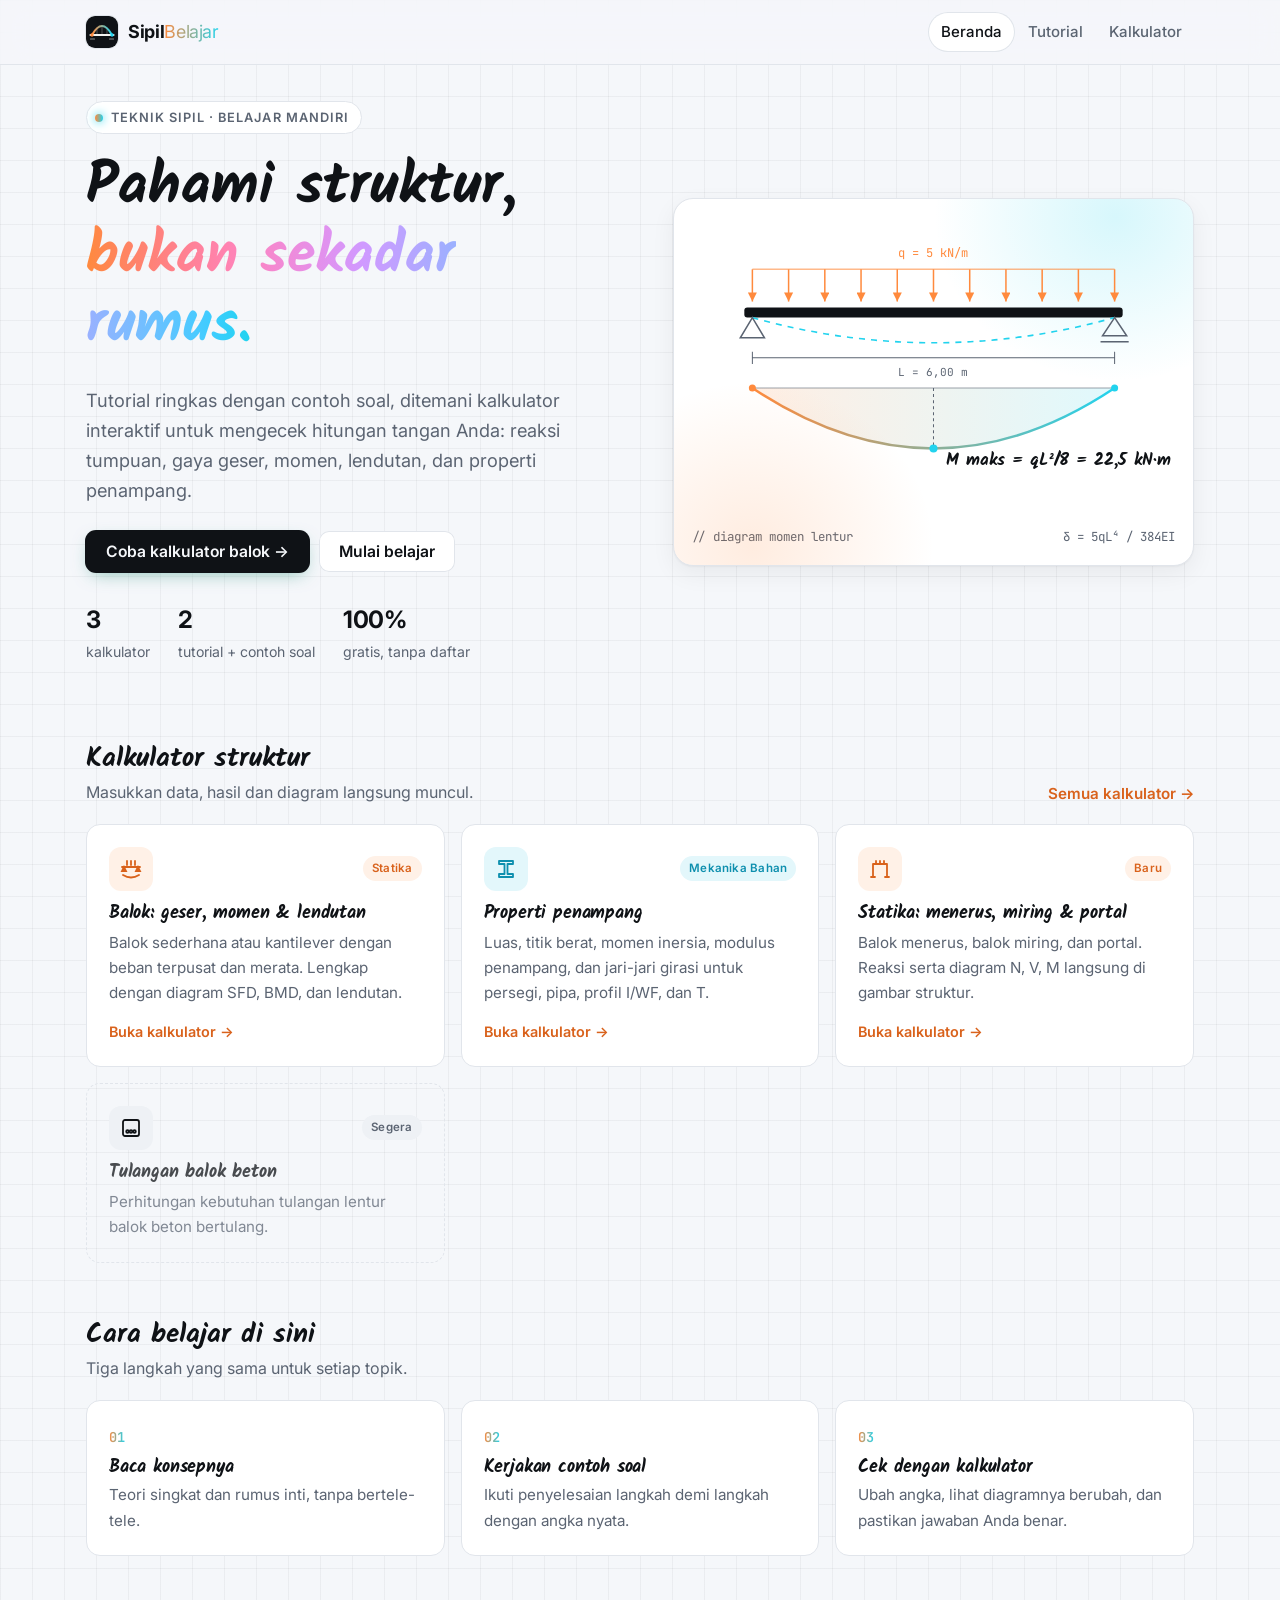
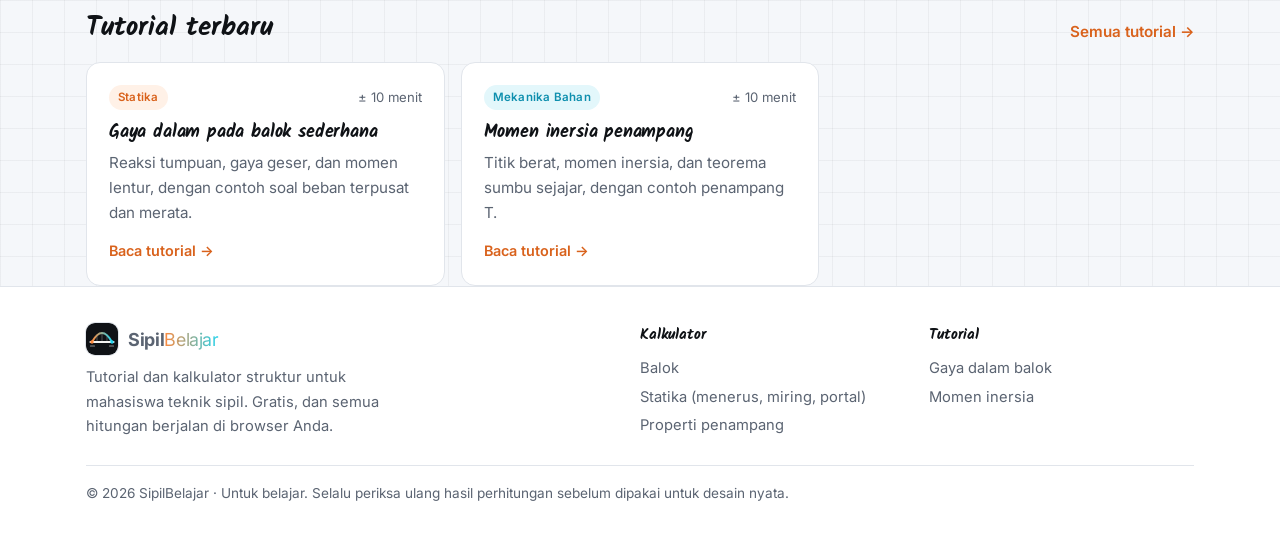
==== commit b31c53d1: "Kalkulator statika multi-kasus (balok menerus, miring, portal) dan animasi tutorial Co-Authored-By: " ====
--- a/index.html
+++ b/index.html
@@ -23,7 +23,7 @@
         <a class="btn secondary" href="tutorial/index.html">Mulai belajar</a>
       </div>
       <div class="stats-row">
-        <div><b>2</b>kalkulator</div>
+        <div><b>3</b>kalkulator</div>
         <div><b>2</b>tutorial + contoh soal</div>
         <div><b>100%</b>gratis, tanpa daftar</div>
       </div>
@@ -97,6 +97,15 @@
       <p>Luas, titik berat, momen inersia, modulus penampang, dan jari-jari girasi untuk persegi, pipa, profil I/WF, dan T.</p>
       <span class="go">Buka kalkulator →</span>
     </a>
+        <a class="card" href="kalkulator/statika.html">
+      <div class="card-top">
+        <span class="icon o"><svg viewBox="0 0 24 24" fill="none" stroke="currentColor" stroke-width="1.8" stroke-linecap="round" stroke-linejoin="round"><path d="M5 20V7h14v13"/><path d="M3 20h4M17 20h4"/><path d="M8 4v3M12 4v3M16 4v3"/></svg></span>
+        <span class="tag">Baru</span>
+      </div>
+      <h3>Statika: menerus, miring &amp; portal</h3>
+      <p>Balok menerus, balok miring, dan portal. Reaksi serta diagram N, V, M langsung di gambar struktur.</p>
+      <span class="go">Buka kalkulator →</span>
+    </a>
     <div class="card soon">
       <div class="card-top">
         <span class="icon"><svg viewBox="0 0 24 24" fill="none" stroke="currentColor" stroke-width="1.8"><rect x="4" y="4" width="16" height="16" rx="2"/><circle cx="8.5" cy="15.5" r="1.3"/><circle cx="12" cy="15.5" r="1.3"/><circle cx="15.5" cy="15.5" r="1.3"/></svg></span>
--- a/assets/style.css
+++ b/assets/style.css
@@ -282,3 +282,19 @@
 @media (prefers-reduced-motion: reduce) {
   .js-board .reveal, .js-board .chalk-svg .write { opacity: 1 !important; transform: none !important; transition: none; }
 }
+
+/* tab kasus statika */
+.case-tabs { display: inline-flex; gap: 4px; padding: 4px; background: var(--surface); border: 1px solid var(--border); border-radius: 12px; margin-top: 18px; flex-wrap: wrap; }
+.case-tabs button { font: 600 .95rem var(--font); color: var(--muted); background: none; border: 0; padding: 8px 16px; border-radius: 9px; cursor: pointer; }
+.case-tabs button:hover { color: var(--text); }
+.case-tabs button[aria-selected="true"] { background: var(--text); color: var(--bg); }
+
+/* animasi di papan tulis */
+.anim-box { margin: 22px 0 10px; padding: 14px 14px 6px; border: 2px dashed rgba(242,239,228,.35); border-radius: 16px 6px 16px 6px; }
+.anim-svg { display: block; width: 100%; height: auto; }
+.anim-ctrl { display: flex; align-items: center; gap: 14px; flex-wrap: wrap; margin-top: 6px; }
+.anim-btn { font: 700 1rem "Kalam", cursive; color: #253a2f; background: var(--chalk, #f2efe4); border: 0; border-radius: 8px; padding: 6px 14px; cursor: pointer; }
+.anim-range { display: flex; align-items: center; gap: 10px; flex: 1; min-width: 200px; margin: 0; color: var(--chalk-dim, #c9cfc4); font-size: 1rem; font-family: "Kalam", cursive; }
+.anim-range input { flex: 1; padding: 0; border: 0; background: none; accent-color: #f7e27a; box-shadow: none; }
+.anim-info { font-size: 1.05rem; color: var(--chalk, #f2efe4); margin: 8px 0 6px; }
+.anim-title { font-family: "Cabin Sketch", cursive; color: var(--chalk-y, #f7e27a); font-size: 1.3rem; margin: 0 0 4px; }
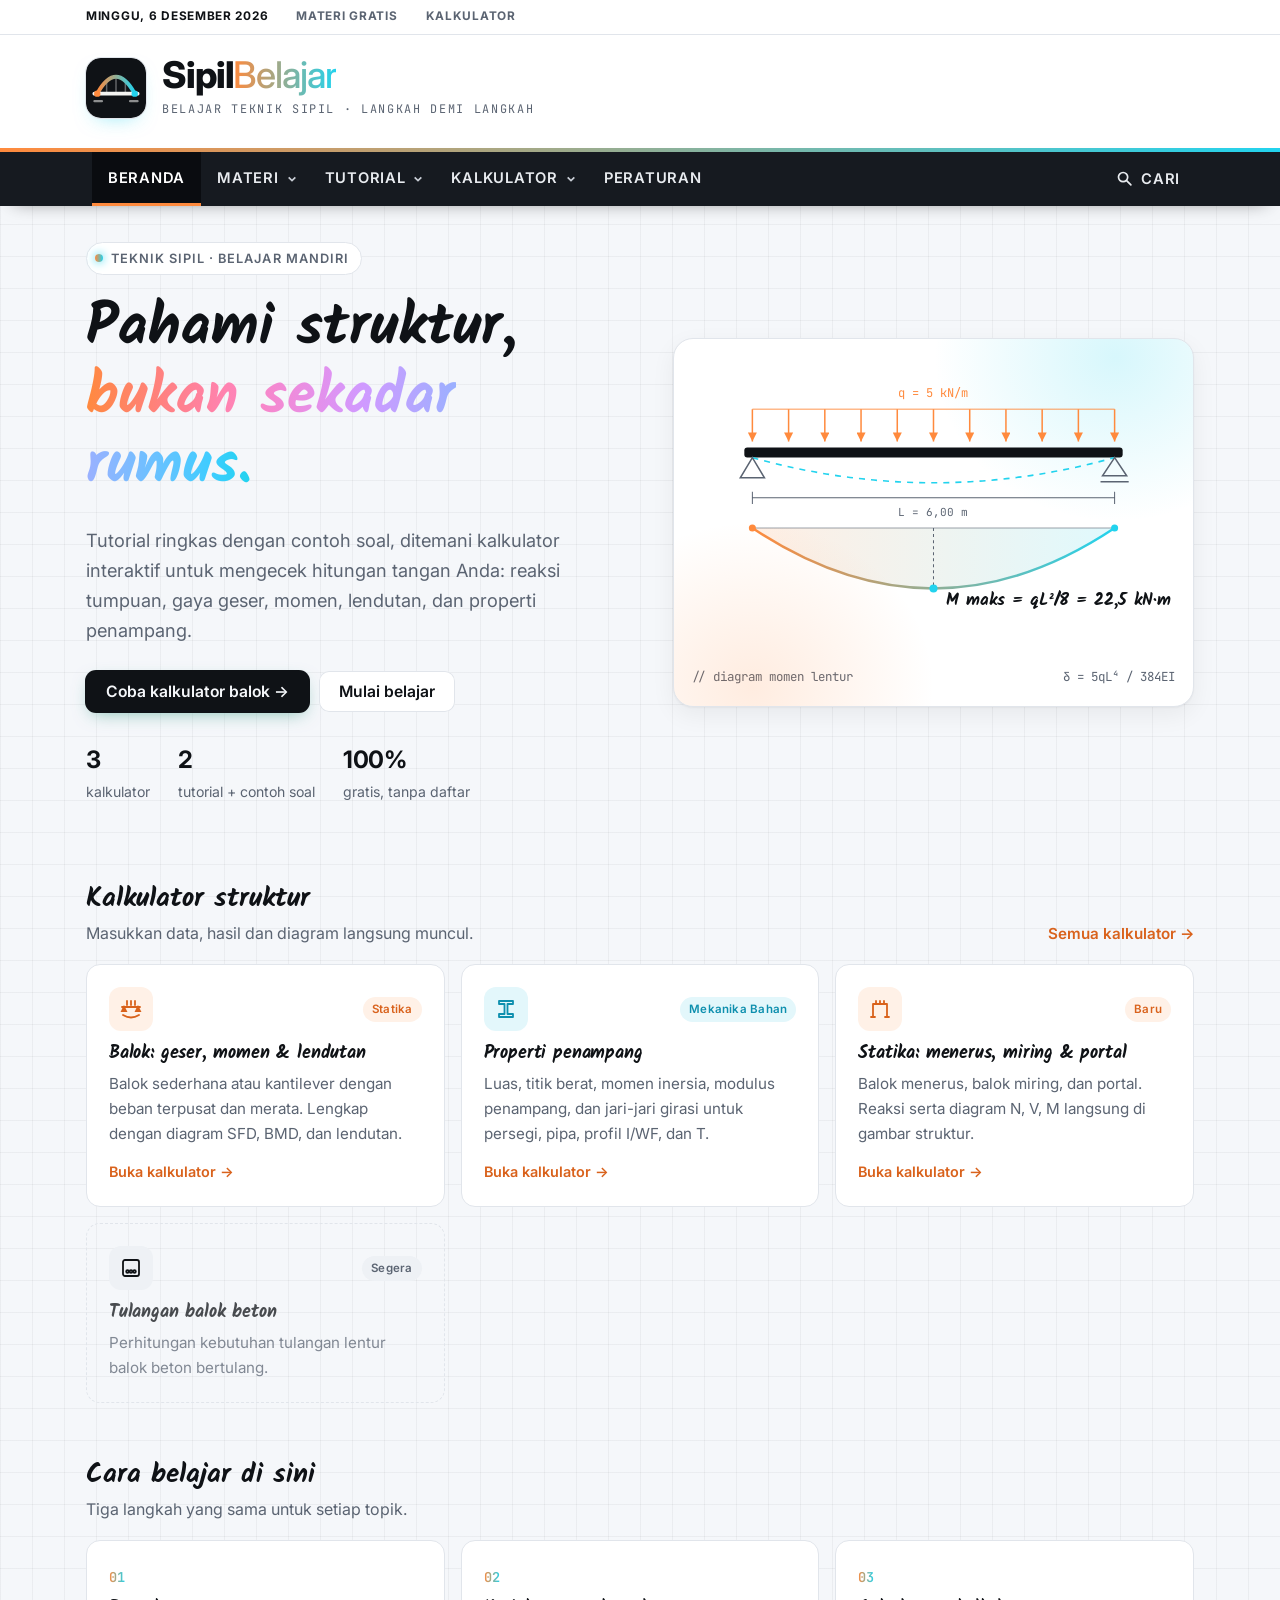
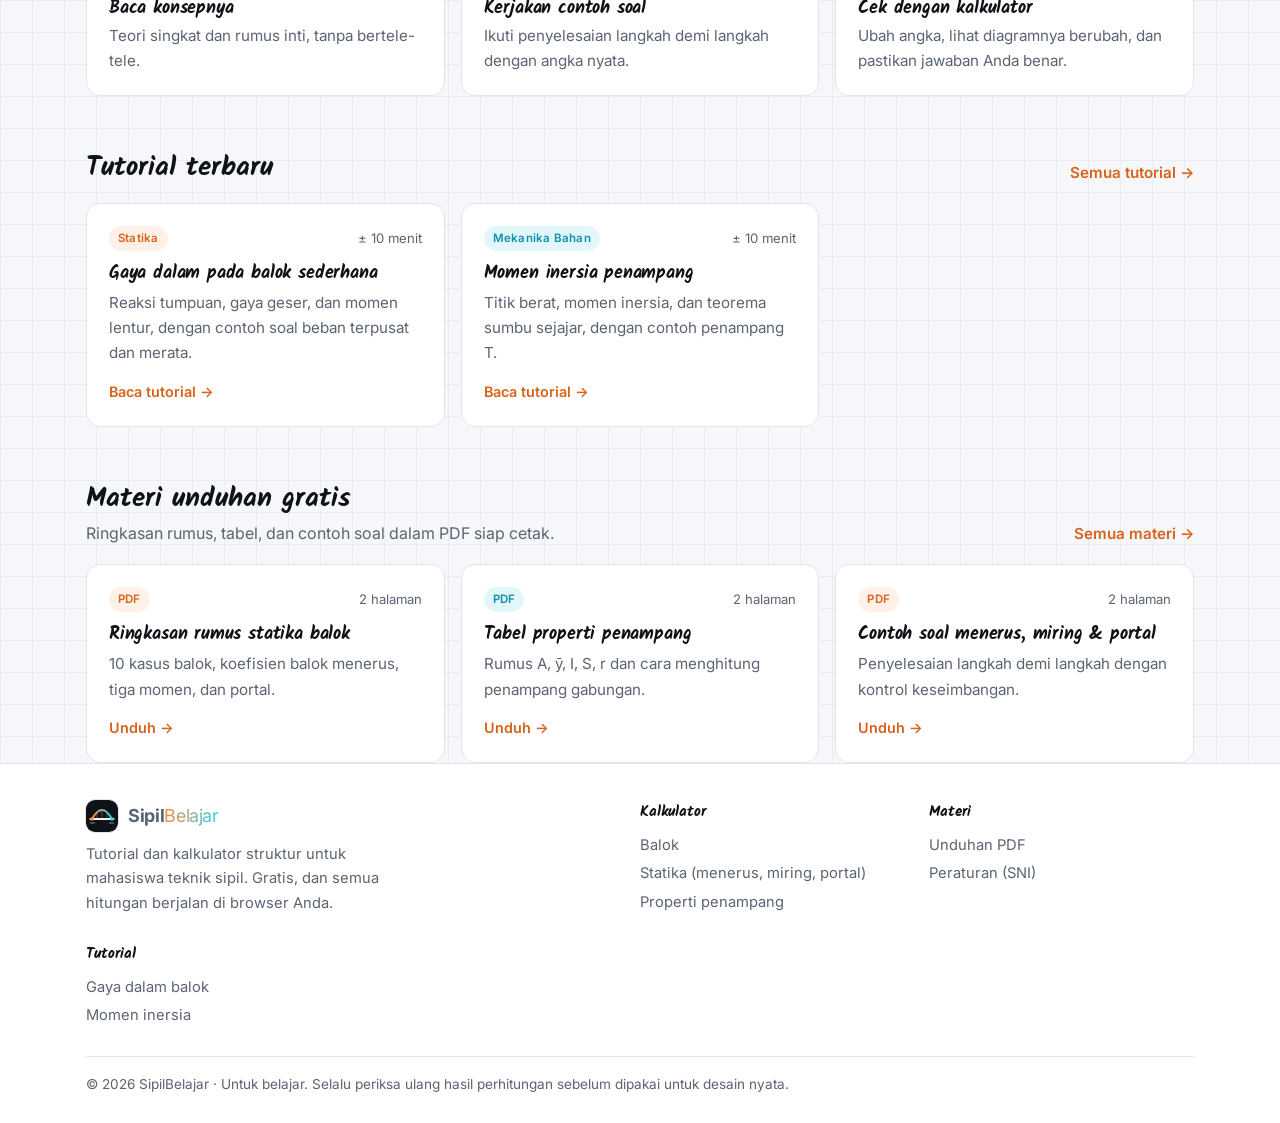
==== commit e73a83e7: "Menu bar baru dengan dropdown & pencarian, halaman Materi unduhan (5 PDF) dan Peraturan Co-Authored-" ====
--- a/index.html
+++ b/index.html
@@ -8,7 +8,7 @@
   <link rel="icon" type="image/svg+xml" href="assets/logo.svg">
   <link rel="preconnect" href="https://fonts.googleapis.com">
   <link rel="preconnect" href="https://fonts.gstatic.com" crossorigin>
-  <link rel="stylesheet" href="https://fonts.googleapis.com/css2?family=Cabin+Sketch:wght@400;700&family=Inter:wght@400;500;600;700&family=JetBrains+Mono:wght@400;600&family=Kalam:wght@400;700&display=swap">
+  <link rel="stylesheet" href="https://fonts.googleapis.com/css2?family=Cabin+Sketch:wght@400;700&family=Inter:wght@400;500;600;700;800&family=JetBrains+Mono:wght@400;600&family=Kalam:wght@400;700&display=swap">
   <link rel="stylesheet" href="assets/style.css">
 </head>
 <body data-root="" data-page="home">
@@ -143,6 +143,25 @@
       <span class="go">Baca tutorial →</span>
     </a>
   </div>
+
+  <div class="section-head">
+    <div><h2>Materi unduhan gratis</h2><p>Ringkasan rumus, tabel, dan contoh soal dalam PDF siap cetak.</p></div>
+    <a href="materi/index.html">Semua materi →</a>
+  </div>
+  <div class="grid">
+    <a class="card" href="materi/pdf/ringkasan-rumus-statika-balok.pdf" download>
+      <div class="card-top"><span class="tag">PDF</span><span class="muted" style="font-size:.82rem">2 halaman</span></div>
+      <h3>Ringkasan rumus statika balok</h3><p>10 kasus balok, koefisien balok menerus, tiga momen, dan portal.</p><span class="go">Unduh →</span>
+    </a>
+    <a class="card" href="materi/pdf/tabel-properti-penampang.pdf" download>
+      <div class="card-top"><span class="tag c">PDF</span><span class="muted" style="font-size:.82rem">2 halaman</span></div>
+      <h3>Tabel properti penampang</h3><p>Rumus A, ȳ, I, S, r dan cara menghitung penampang gabungan.</p><span class="go">Unduh →</span>
+    </a>
+    <a class="card" href="materi/pdf/contoh-soal-menerus-miring-portal.pdf" download>
+      <div class="card-top"><span class="tag">PDF</span><span class="muted" style="font-size:.82rem">2 halaman</span></div>
+      <h3>Contoh soal menerus, miring &amp; portal</h3><p>Penyelesaian langkah demi langkah dengan kontrol keseimbangan.</p><span class="go">Unduh →</span>
+    </a>
+  </div>
 </main>
 <script src="assets/layout.js"></script>
 </body>
--- a/assets/style.css
+++ b/assets/style.css
@@ -298,3 +298,107 @@
 .anim-range input { flex: 1; padding: 0; border: 0; background: none; accent-color: #f7e27a; box-shadow: none; }
 .anim-info { font-size: 1.05rem; color: var(--chalk, #f2efe4); margin: 8px 0 6px; }
 .anim-title { font-family: "Cabin Sketch", cursive; color: var(--chalk-y, #f7e27a); font-size: 1.3rem; margin: 0 0 4px; }
+
+/* rumus (KaTeX) di papan tulis */
+.board .formula { white-space: normal; overflow-x: auto; overflow-y: hidden; padding: 2px 0 2px 18px; }
+.board .formula .katex-display { margin: .5em 0; text-align: left; }
+.board .formula .katex-display > .katex { text-align: left; }
+.board .katex { color: var(--chalk-y); font-size: 1.12em; text-shadow: 0 0 1px rgba(247,226,122,.5); }
+.board td .katex, .board .note .katex, .board p .katex { color: var(--chalk); font-size: 1.05em; }
+.board .katex .mord.text { color: var(--chalk-dim); }
+
+/* cek kontrol keseimbangan */
+.check { display: grid; gap: 10px; }
+.check-head { font-weight: 700; padding: 10px 14px; border-radius: 10px; }
+.check-head.good { background: color-mix(in srgb, var(--green) 14%, transparent); color: var(--green); }
+.check-head.bad { background: color-mix(in srgb, var(--red) 14%, transparent); color: var(--red); }
+.check-row { background: var(--surface); border: 1px solid var(--border); border-radius: 12px; padding: 12px 16px; overflow-x: auto; }
+.check-t { font-weight: 600; font-size: .95rem; display: flex; gap: 10px; flex-wrap: wrap; align-items: center; }
+.check .katex-display { margin: .5em 0 .2em; text-align: left; }
+.check .katex-display > .katex { text-align: left; }
+.check .ok { color: var(--green); font-size: .85rem; }
+.check .no { color: var(--red); font-size: .85rem; }
+
+/* =========================================================
+   Header baru: topbar, brandbar, bar navigasi gelap
+   ========================================================= */
+.topbar { background: var(--surface); border-bottom: 1px solid var(--border); font-size: .74rem; font-weight: 700; letter-spacing: .06em; }
+.topbar .wrap { display: flex; gap: 28px; align-items: center; min-height: 34px; flex-wrap: wrap; }
+.topbar span { color: var(--text); }
+.topbar a { color: var(--muted); text-decoration: none; }
+.topbar a:hover { color: var(--accent); }
+.brandbar { background: var(--surface); }
+.brandbar .wrap { padding-top: 22px; padding-bottom: 22px; }
+.brand-big { display: inline-flex; align-items: center; gap: 16px; text-decoration: none; color: var(--text); }
+.brand-big img { width: 60px; height: 60px; border-radius: 15px; box-shadow: 0 0 0 1px var(--border), 0 8px 20px -10px rgba(34,211,238,.55); }
+.bb-name { display: block; font-family: var(--font); font-weight: 800; font-size: clamp(1.7rem, 4vw, 2.3rem); letter-spacing: -.03em; line-height: 1; }
+.bb-name .brand-accent { font-weight: 500; }
+.bb-tag { display: block; margin-top: 6px; font-family: var(--font-mono); font-size: .74rem; letter-spacing: .14em; text-transform: uppercase; color: var(--muted); }
+
+.mainnav { position: sticky; top: 0; z-index: 40; background: #161a20; border-top: 4px solid transparent; border-image: linear-gradient(90deg, #ff8a3d, #22d3ee) 1; box-shadow: 0 8px 20px -14px rgba(0,0,0,.6); }
+.mainnav .wrap { display: flex; align-items: stretch; min-height: 54px; position: relative; }
+.mainnav a, .mainnav button { font-family: var(--font); }
+.menu { list-style: none; margin: 0; padding: 0; display: flex; align-items: stretch; }
+.menu > li { position: relative; display: flex; align-items: stretch; }
+.menu > li > a { display: flex; align-items: center; padding: 0 16px; color: #e8ebef; text-decoration: none; font-weight: 600; font-size: .92rem; letter-spacing: .05em; text-transform: uppercase; }
+.menu > li.has-sub > a { padding-right: 4px; }
+.menu > li:hover > a, .menu > li:focus-within > a { color: #fff; background: rgba(255,255,255,.06); }
+.menu > li.current > a { background: #0a0c10; color: #fff; box-shadow: inset 0 -3px 0 #ff8a3d; }
+.sub-toggle { background: none; border: 0; color: #c9ced6; padding: 0 12px 0 4px; cursor: pointer; display: flex; align-items: center; }
+.menu > li:hover .sub-toggle, .menu > li.current .sub-toggle { color: #fff; }
+.menu > li.current .sub-toggle { background: #0a0c10; box-shadow: inset 0 -3px 0 #22d3ee; }
+.sub { list-style: none; margin: 0; padding: 8px; position: absolute; top: 100%; left: 0; min-width: 290px; background: var(--surface); border: 1px solid var(--border); border-top: 3px solid #ff8a3d; border-radius: 0 0 12px 12px; box-shadow: var(--shadow); opacity: 0; visibility: hidden; transform: translateY(6px); transition: opacity .15s, transform .15s, visibility .15s; }
+.menu > li:hover .sub, .menu > li:focus-within .sub, .menu > li.sub-open .sub { opacity: 1; visibility: visible; transform: none; }
+.sub a { display: flex; align-items: center; gap: 8px; padding: 9px 12px; border-radius: 8px; color: var(--text); text-decoration: none; font-size: .92rem; font-weight: 500; }
+.sub a:hover { background: var(--surface-2); color: var(--accent); }
+.pdf-tag { font-size: .62rem; font-weight: 800; letter-spacing: .04em; color: #fff; background: #d64545; border-radius: 4px; padding: 2px 5px; }
+.nav-toggle { display: none; align-items: center; gap: 10px; background: none; border: 0; color: #fff; font-weight: 700; letter-spacing: .08em; font-size: .9rem; cursor: pointer; padding: 0 4px; }
+.burger, .burger::before, .burger::after { display: block; width: 20px; height: 2px; background: #fff; border-radius: 2px; position: relative; transition: transform .2s, background .2s; }
+.burger::before, .burger::after { content: ""; position: absolute; left: 0; }
+.burger::before { top: -6px; } .burger::after { top: 6px; }
+.mainnav.open .burger { background: transparent; }
+.mainnav.open .burger::before { transform: translateY(6px) rotate(45deg); }
+.mainnav.open .burger::after { transform: translateY(-6px) rotate(-45deg); }
+.nav-mini { display: flex; align-items: center; margin-right: 6px; width: 0; overflow: hidden; opacity: 0; transition: width .2s, opacity .2s; }
+.nav-mini img { border-radius: 7px; }
+.mainnav.stuck .nav-mini { width: 34px; opacity: 1; }
+.nav-search { margin-left: auto; position: relative; display: flex; align-items: stretch; }
+.search-btn { display: flex; align-items: center; gap: 8px; background: none; border: 0; color: #e8ebef; font-weight: 600; letter-spacing: .05em; font-size: .92rem; padding: 0 14px; cursor: pointer; }
+.search-btn:hover, .nav-search.open .search-btn { background: rgba(255,255,255,.06); color: #fff; }
+.search-panel { display: none; position: absolute; right: 0; top: 100%; width: min(360px, calc(100vw - 32px)); background: var(--surface); border: 1px solid var(--border); border-top: 3px solid #22d3ee; border-radius: 0 0 12px 12px; padding: 10px; box-shadow: var(--shadow); }
+.nav-search.open .search-panel { display: block; }
+.search-res { list-style: none; margin: 8px 0 0; padding: 0; }
+.search-res a { display: block; padding: 8px 10px; border-radius: 8px; color: var(--text); text-decoration: none; font-size: .92rem; }
+.search-res a:hover { background: var(--surface-2); color: var(--accent); }
+.search-res .none { padding: 8px 10px; color: var(--muted); font-size: .9rem; }
+
+@media (max-width: 900px) {
+  .brandbar .wrap { padding-top: 14px; padding-bottom: 14px; }
+  .brand-big img { width: 46px; height: 46px; border-radius: 12px; }
+  .bb-tag { font-size: .62rem; letter-spacing: .1em; }
+  .nav-toggle { display: flex; }
+  .nav-mini { display: none; }
+  .menu { display: none; position: absolute; left: 0; right: 0; top: 100%; flex-direction: column; background: #161a20; padding: 6px 16px 14px; box-shadow: 0 16px 30px -12px rgba(0,0,0,.6); max-height: calc(100vh - 60px); overflow-y: auto; }
+  .mainnav.open .menu { display: flex; }
+  .menu > li { flex-wrap: wrap; border-bottom: 1px solid rgba(255,255,255,.08); }
+  .menu > li > a { flex: 1; padding: 13px 4px; }
+  .menu > li.current > a, .menu > li.current .sub-toggle { background: none; box-shadow: none; color: #ff8a3d; }
+  .sub-toggle { padding: 0 8px; }
+  .sub { position: static; min-width: 0; width: 100%; display: none; opacity: 1; visibility: visible; transform: none; border: 0; border-radius: 10px; margin-bottom: 10px; box-shadow: none; }
+  .menu > li:hover .sub, .menu > li:focus-within .sub { display: none; }
+  .menu > li.sub-open .sub { display: block; }
+  .sub-toggle svg { transition: transform .2s; }
+  .sub-open .sub-toggle svg { transform: rotate(180deg); }
+}
+@media (max-width: 480px) { .topbar a:last-child { display: none; } .topbar .wrap { gap: 16px; } }
+
+/* materi unduhan */
+.dl-grid { display: grid; gap: 18px; grid-template-columns: repeat(auto-fill, minmax(min(100%, 340px), 1fr)); margin-top: 22px; }
+.dl-card { display: grid; grid-template-columns: 112px 1fr; gap: 16px; padding: 16px; }
+.dl-thumb img { display: block; width: 112px; height: auto; border-radius: 6px; border: 1px solid var(--border); box-shadow: 0 6px 16px -10px rgba(0,0,0,.4); transition: transform .2s; background: #fff; }
+.dl-thumb:hover img { transform: translateY(-3px) rotate(-1deg); }
+.dl-body h3 { margin: 8px 0 4px; }
+.note-plain { margin-top: 30px; padding: 18px 20px; border: 1px dashed var(--border); border-radius: var(--radius); background: var(--surface); }
+.note-plain h3 { margin: 0 0 4px; }
+.note-plain p { margin: 0; color: var(--muted); }
+@media (max-width: 420px) { .dl-card { grid-template-columns: 84px 1fr; } .dl-thumb img { width: 84px; } }
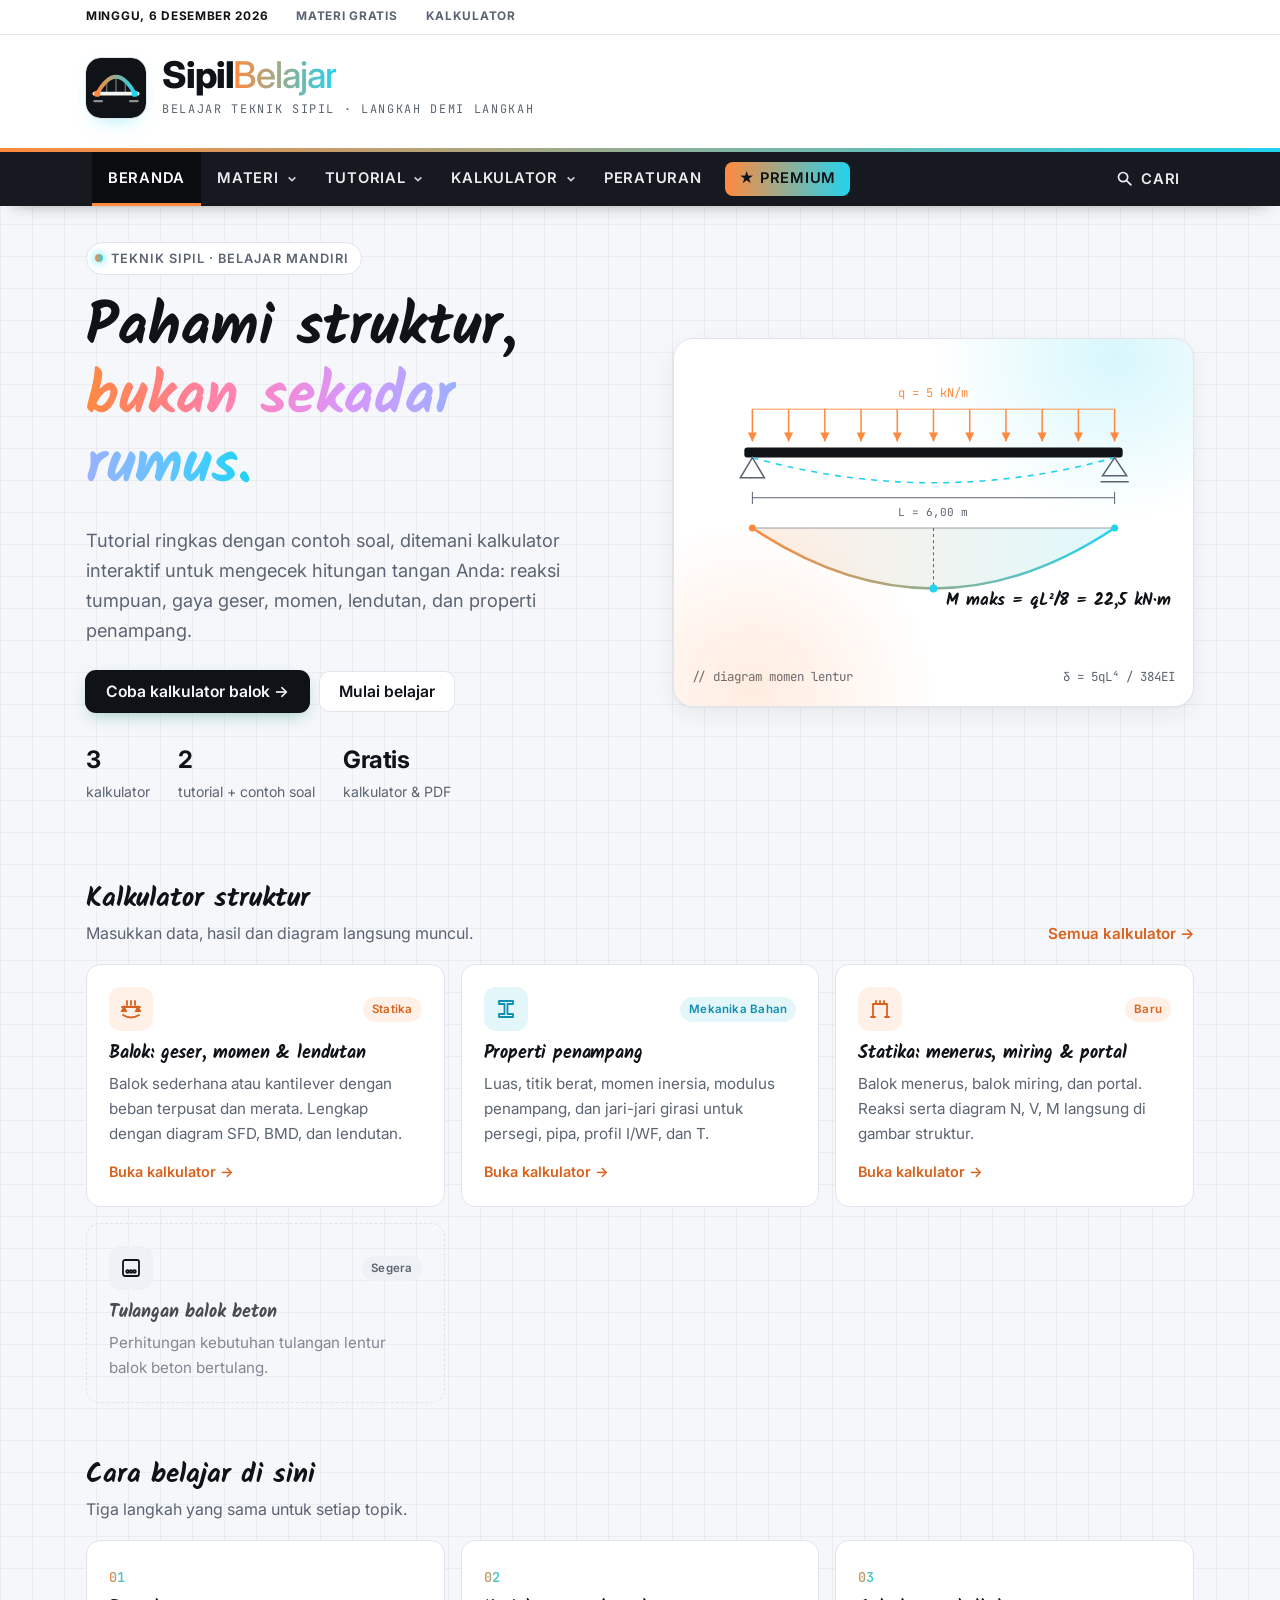
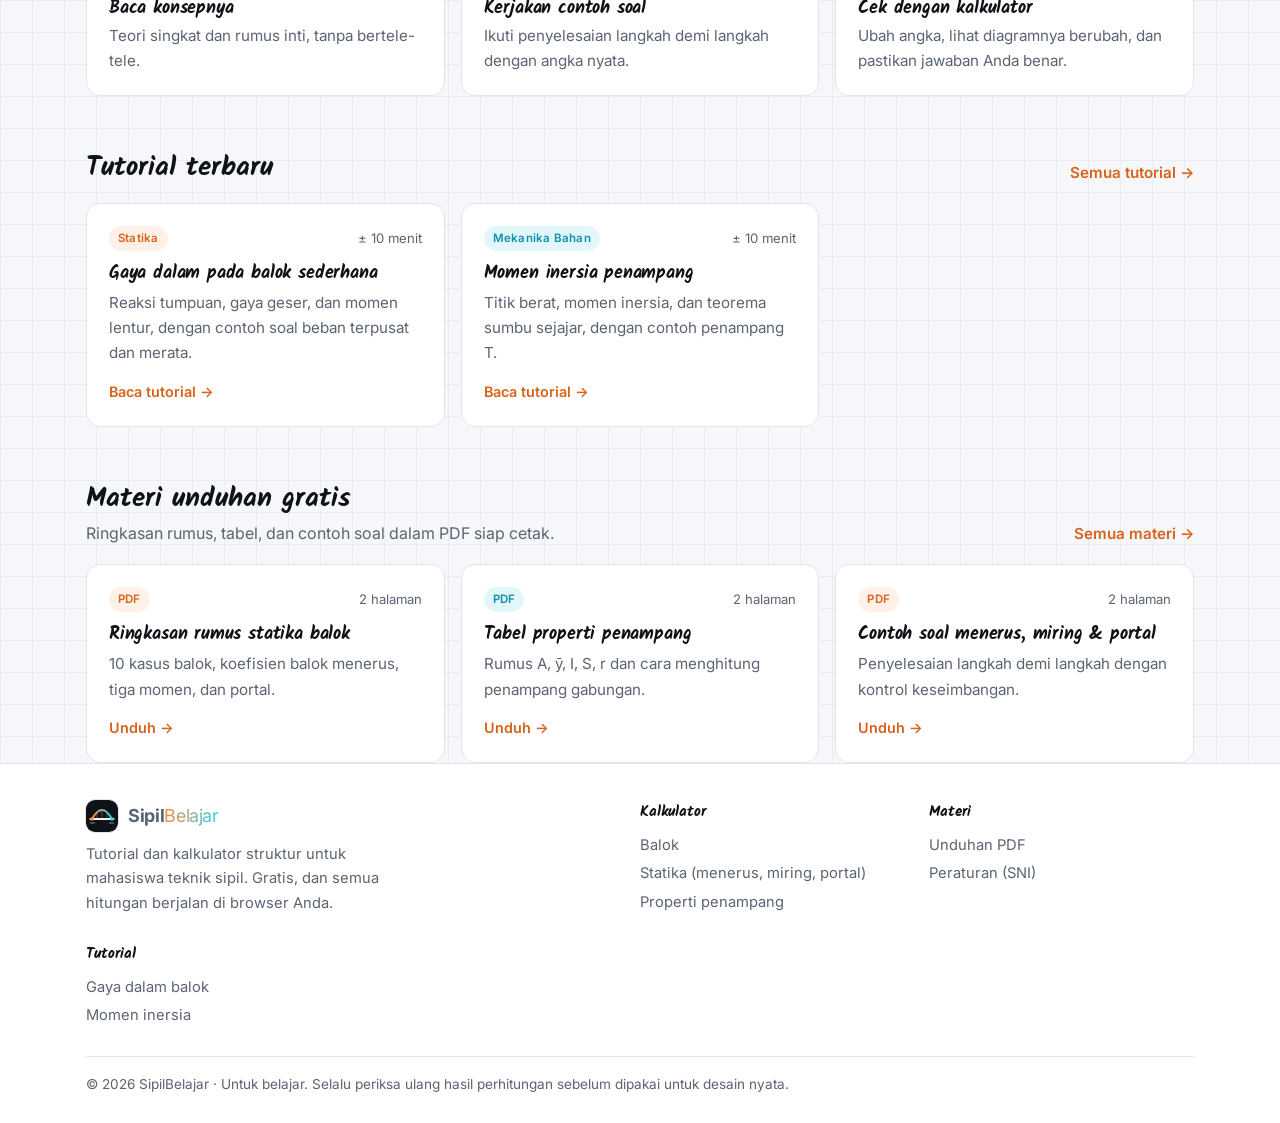
==== commit 563dd89c: "Link preview (Open Graph), tutorial premium sebagian, halaman Berlangganan Co-Authored-By: Claude Op" ====
--- a/index.html
+++ b/index.html
@@ -4,7 +4,25 @@
   <meta charset="utf-8">
   <meta name="viewport" content="width=device-width, initial-scale=1">
   <title>SipilBelajar</title>
-  <meta name="description" content="Belajar teknik sipil: tutorial, contoh soal, dan kalkulator struktur interaktif.">
+  <!-- preview -->
+  <meta name="description" content="Tutorial papan tulis, contoh soal, dan kalkulator struktur interaktif: reaksi tumpuan, gaya geser, momen, lendutan, portal, dan properti penampang.">
+  <link rel="canonical" href="https://sipilbelajar.netlify.app/">
+  <meta name="theme-color" content="#0f1216">
+  <meta property="og:type" content="website">
+  <meta property="og:site_name" content="SipilBelajar">
+  <meta property="og:locale" content="id_ID">
+  <meta property="og:title" content="SipilBelajar · Belajar teknik sipil langkah demi langkah">
+  <meta property="og:description" content="Tutorial papan tulis, contoh soal, dan kalkulator struktur interaktif: reaksi tumpuan, gaya geser, momen, lendutan, portal, dan properti penampang.">
+  <meta property="og:url" content="https://sipilbelajar.netlify.app/">
+  <meta property="og:image" content="https://sipilbelajar.netlify.app/assets/og-image.png">
+  <meta property="og:image:width" content="1200">
+  <meta property="og:image:height" content="630">
+  <meta property="og:image:alt" content="SipilBelajar: Pahami struktur, bukan sekadar rumus.">
+  <meta name="twitter:card" content="summary_large_image">
+  <meta name="twitter:title" content="SipilBelajar · Belajar teknik sipil langkah demi langkah">
+  <meta name="twitter:description" content="Tutorial papan tulis, contoh soal, dan kalkulator struktur interaktif: reaksi tumpuan, gaya geser, momen, lendutan, portal, dan properti penampang.">
+  <meta name="twitter:image" content="https://sipilbelajar.netlify.app/assets/og-image.png">
+  <!-- /preview -->
   <link rel="icon" type="image/svg+xml" href="assets/logo.svg">
   <link rel="preconnect" href="https://fonts.googleapis.com">
   <link rel="preconnect" href="https://fonts.gstatic.com" crossorigin>
@@ -25,7 +43,7 @@
       <div class="stats-row">
         <div><b>3</b>kalkulator</div>
         <div><b>2</b>tutorial + contoh soal</div>
-        <div><b>100%</b>gratis, tanpa daftar</div>
+        <div><b>Gratis</b>kalkulator &amp; PDF</div>
       </div>
     </div>
 
--- a/assets/style.css
+++ b/assets/style.css
@@ -402,3 +402,57 @@
 .note-plain h3 { margin: 0 0 4px; }
 .note-plain p { margin: 0; color: var(--muted); }
 @media (max-width: 420px) { .dl-card { grid-template-columns: 84px 1fr; } .dl-thumb img { width: 84px; } }
+
+/* ===== Premium / paywall ===== */
+.premium-hidden { display: none !important; }
+.paywall { position: relative; margin: 10px 0 30px; }
+.pw-fade { height: 90px; margin-top: -90px; position: relative; pointer-events: none; background: linear-gradient(to bottom, transparent, var(--bg)); }
+.board .pw-fade { background: linear-gradient(to bottom, rgba(37,58,47,0), #253a2f); }
+.pw-card { position: relative; text-align: center; padding: 28px 22px 22px; border-radius: 16px; background: var(--surface); border: 1px solid var(--border); box-shadow: 0 18px 40px -24px rgba(0,0,0,.5); }
+.pw-card::before { content: ""; position: absolute; inset: -1px; border-radius: inherit; padding: 2px; background: var(--grad); -webkit-mask: linear-gradient(#000 0 0) content-box, linear-gradient(#000 0 0); -webkit-mask-composite: xor; mask-composite: exclude; pointer-events: none; }
+.pw-card h3 { margin: 12px 0 6px; font-size: 1.5rem; }
+.pw-card p { margin: 6px auto; max-width: 520px; color: var(--muted); }
+.pw-badge { display: inline-block; font: 700 .75rem var(--font); letter-spacing: .12em; padding: 5px 12px; border-radius: 99px; background: var(--grad); color: #0f1216; }
+.pw-list { list-style: none; padding: 0; margin: 14px auto; max-width: 420px; text-align: left; }
+.pw-list li { padding: 7px 0; border-bottom: 1px dashed var(--border); font-size: .98rem; }
+.pw-actions { display: flex; gap: 10px; justify-content: center; flex-wrap: wrap; margin: 18px 0 6px; }
+.pw-small { font-size: .85rem; }
+.board .pw-card { background: #1e3027; border-color: rgba(242,239,228,.25); color: var(--chalk); }
+.board .pw-card h3 { color: var(--chalk); }
+.board .pw-card p, .board .pw-list li { color: var(--chalk); font-family: "Kalam", cursive; font-size: 1.08rem; }
+.board .pw-list li { border-color: rgba(242,239,228,.25); }
+.premium-ok { margin: 20px 0; padding: 10px 14px; border-radius: 10px; border: 1.5px dashed var(--chalk-y, #e0b400); color: var(--chalk-y, var(--accent)); font-family: "Kalam", cursive; }
+.tag.pro { background: var(--grad); color: #0f1216; }
+
+/* ===== Halaman berlangganan ===== */
+.plans { display: grid; grid-template-columns: repeat(3, 1fr); gap: 18px; margin: 30px 0; }
+.plan { position: relative; display: flex; flex-direction: column; padding: 24px 22px; border-radius: 16px; background: var(--surface); border: 1px solid var(--border); }
+.plan.best { border: 0; box-shadow: 0 20px 40px -24px rgba(34,211,238,.55); }
+.plan.best::before { content: ""; position: absolute; inset: 0; border-radius: inherit; padding: 2px; background: var(--grad); -webkit-mask: linear-gradient(#000 0 0) content-box, linear-gradient(#000 0 0); -webkit-mask-composite: xor; mask-composite: exclude; pointer-events: none; }
+.plan .ribbon { position: absolute; top: -12px; right: 18px; font: 700 .72rem var(--font); letter-spacing: .08em; padding: 5px 10px; border-radius: 99px; background: var(--grad); color: #0f1216; }
+.plan h3 { margin: 0 0 4px; font-size: 1.3rem; }
+.plan .price { font: 800 2.1rem var(--font); letter-spacing: -.02em; margin: 10px 0 2px; }
+.plan .price small { font-size: .95rem; font-weight: 500; color: var(--muted); }
+.plan .per { color: var(--muted); font-size: .9rem; min-height: 1.4em; }
+.plan ul { list-style: none; padding: 0; margin: 18px 0; flex: 1; }
+.plan li { padding: 6px 0 6px 26px; position: relative; font-size: .95rem; }
+.plan li::before { content: "✓"; position: absolute; left: 0; color: var(--cyan); font-weight: 800; }
+.plan li.no { color: var(--muted); }
+.plan li.no::before { content: "–"; color: var(--muted); }
+.plan .btn { justify-content: center; }
+.code-box { display: flex; gap: 10px; flex-wrap: wrap; margin-top: 10px; }
+.code-box input { flex: 1 1 220px; padding: 11px 14px; border-radius: 10px; border: 1px solid var(--border); background: var(--bg); color: var(--text); font: 600 1rem var(--font-mono); text-transform: uppercase; }
+.code-msg { margin-top: 8px; font-weight: 600; min-height: 1.4em; }
+.code-msg.ok { color: #16a34a; } .code-msg.err { color: #dc2626; }
+.share-row { display: flex; gap: 10px; flex-wrap: wrap; margin-top: 12px; }
+.og-preview { max-width: 560px; border-radius: 12px; border: 1px solid var(--border); overflow: hidden; background: var(--surface); margin-top: 14px; }
+.og-preview img { display: block; width: 100%; height: auto; }
+.og-preview div { padding: 10px 14px; font-size: .88rem; color: var(--muted); }
+.og-preview b { display: block; color: var(--text); font-size: .98rem; }
+.faq details { border-bottom: 1px solid var(--border); padding: 12px 0; }
+.faq summary { cursor: pointer; font-weight: 600; }
+.faq p { color: var(--muted); margin: 8px 0 0; }
+@media (max-width: 900px) { .plans { grid-template-columns: 1fr; } }
+.menu > li.pro > a { color: #0f1216; background: linear-gradient(90deg, #ff8a3d, #22d3ee); margin: 10px 0 10px 8px; padding: 0 14px; border-radius: 8px; }
+.menu > li.pro:hover > a, .menu > li.pro.current > a { color: #0f1216; filter: brightness(1.08); box-shadow: none; }
+@media (max-width: 900px) { .menu > li.pro > a { margin: 8px 16px; padding: 12px 14px; } }
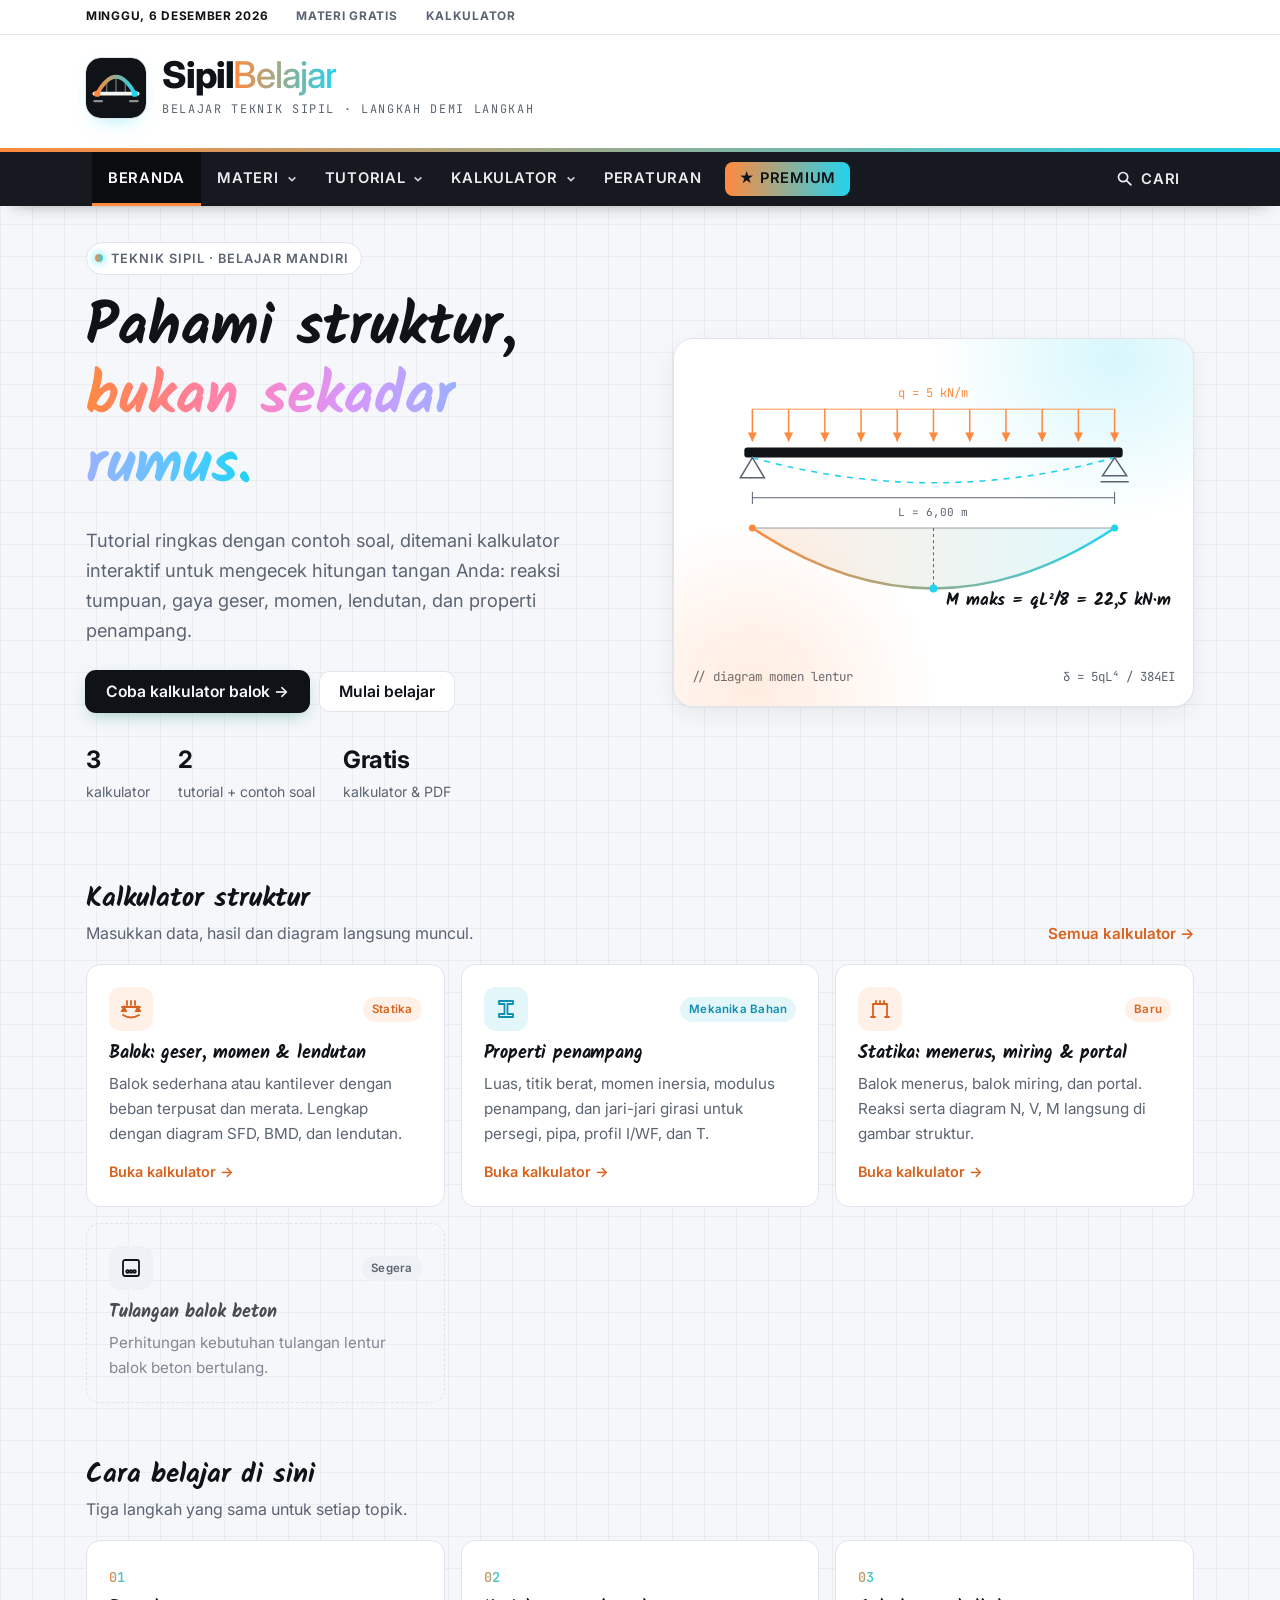
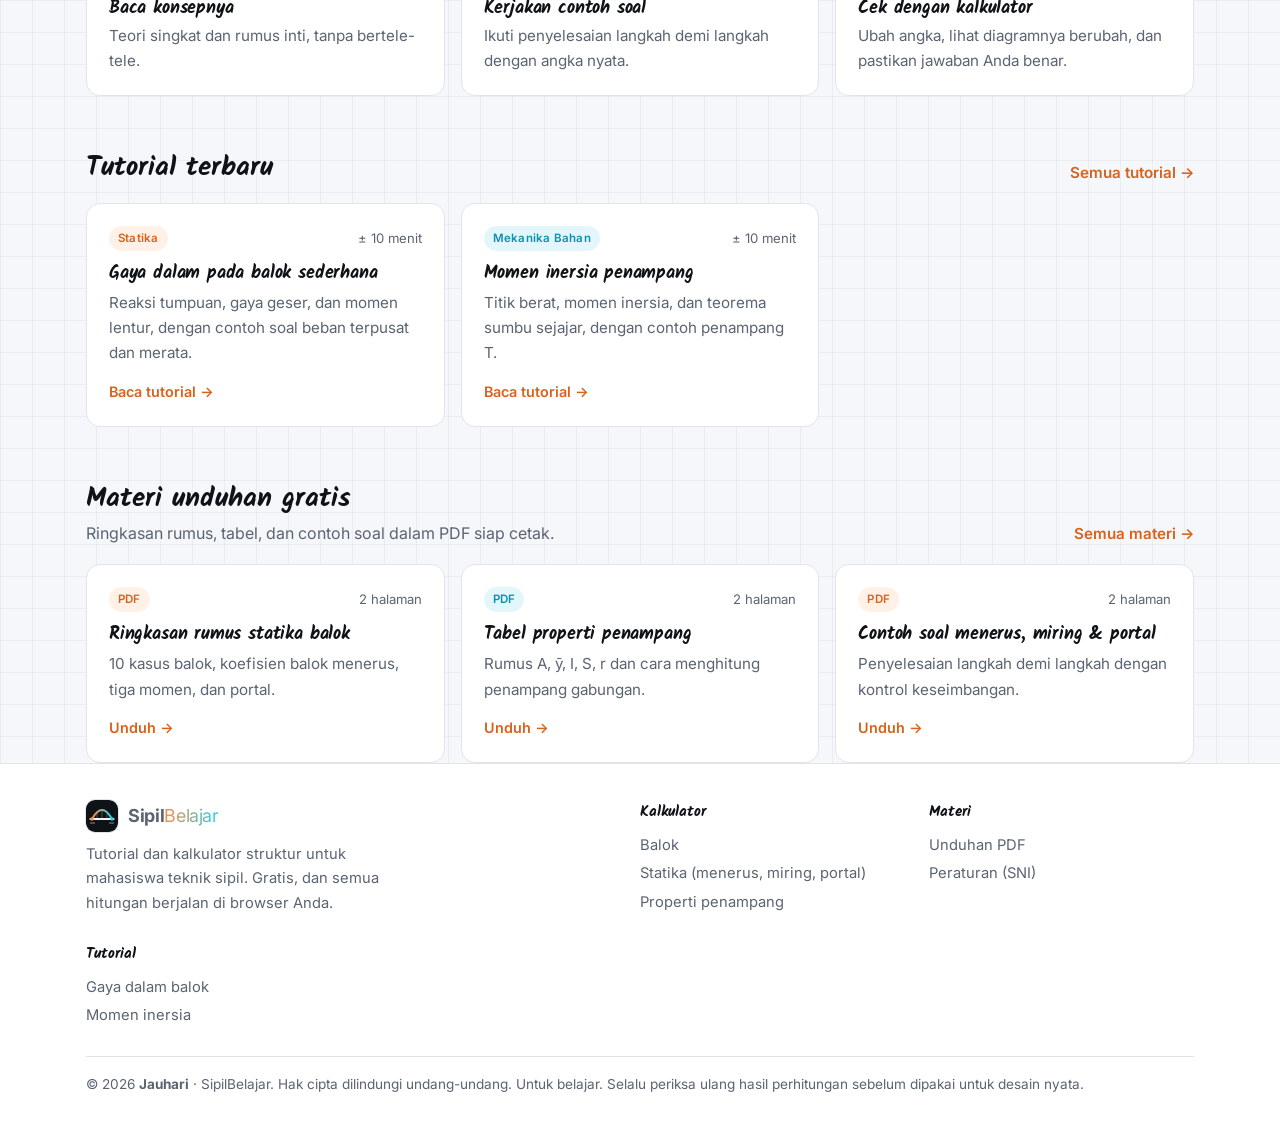
==== commit 29083841: "Hak cipta atas nama Jauhari di footer, meta, dan PDF Co-Authored-By: Claude Opus 5.5 <noreply@anthro" ====
--- a/index.html
+++ b/index.html
@@ -5,6 +5,8 @@
   <meta name="viewport" content="width=device-width, initial-scale=1">
   <title>SipilBelajar</title>
   <!-- preview -->
+  <meta name="author" content="Jauhari">
+  <meta name="copyright" content="© 2026 Jauhari">
   <meta name="description" content="Tutorial papan tulis, contoh soal, dan kalkulator struktur interaktif: reaksi tumpuan, gaya geser, momen, lendutan, portal, dan properti penampang.">
   <link rel="canonical" href="https://sipilbelajar.netlify.app/">
   <meta name="theme-color" content="#0f1216">
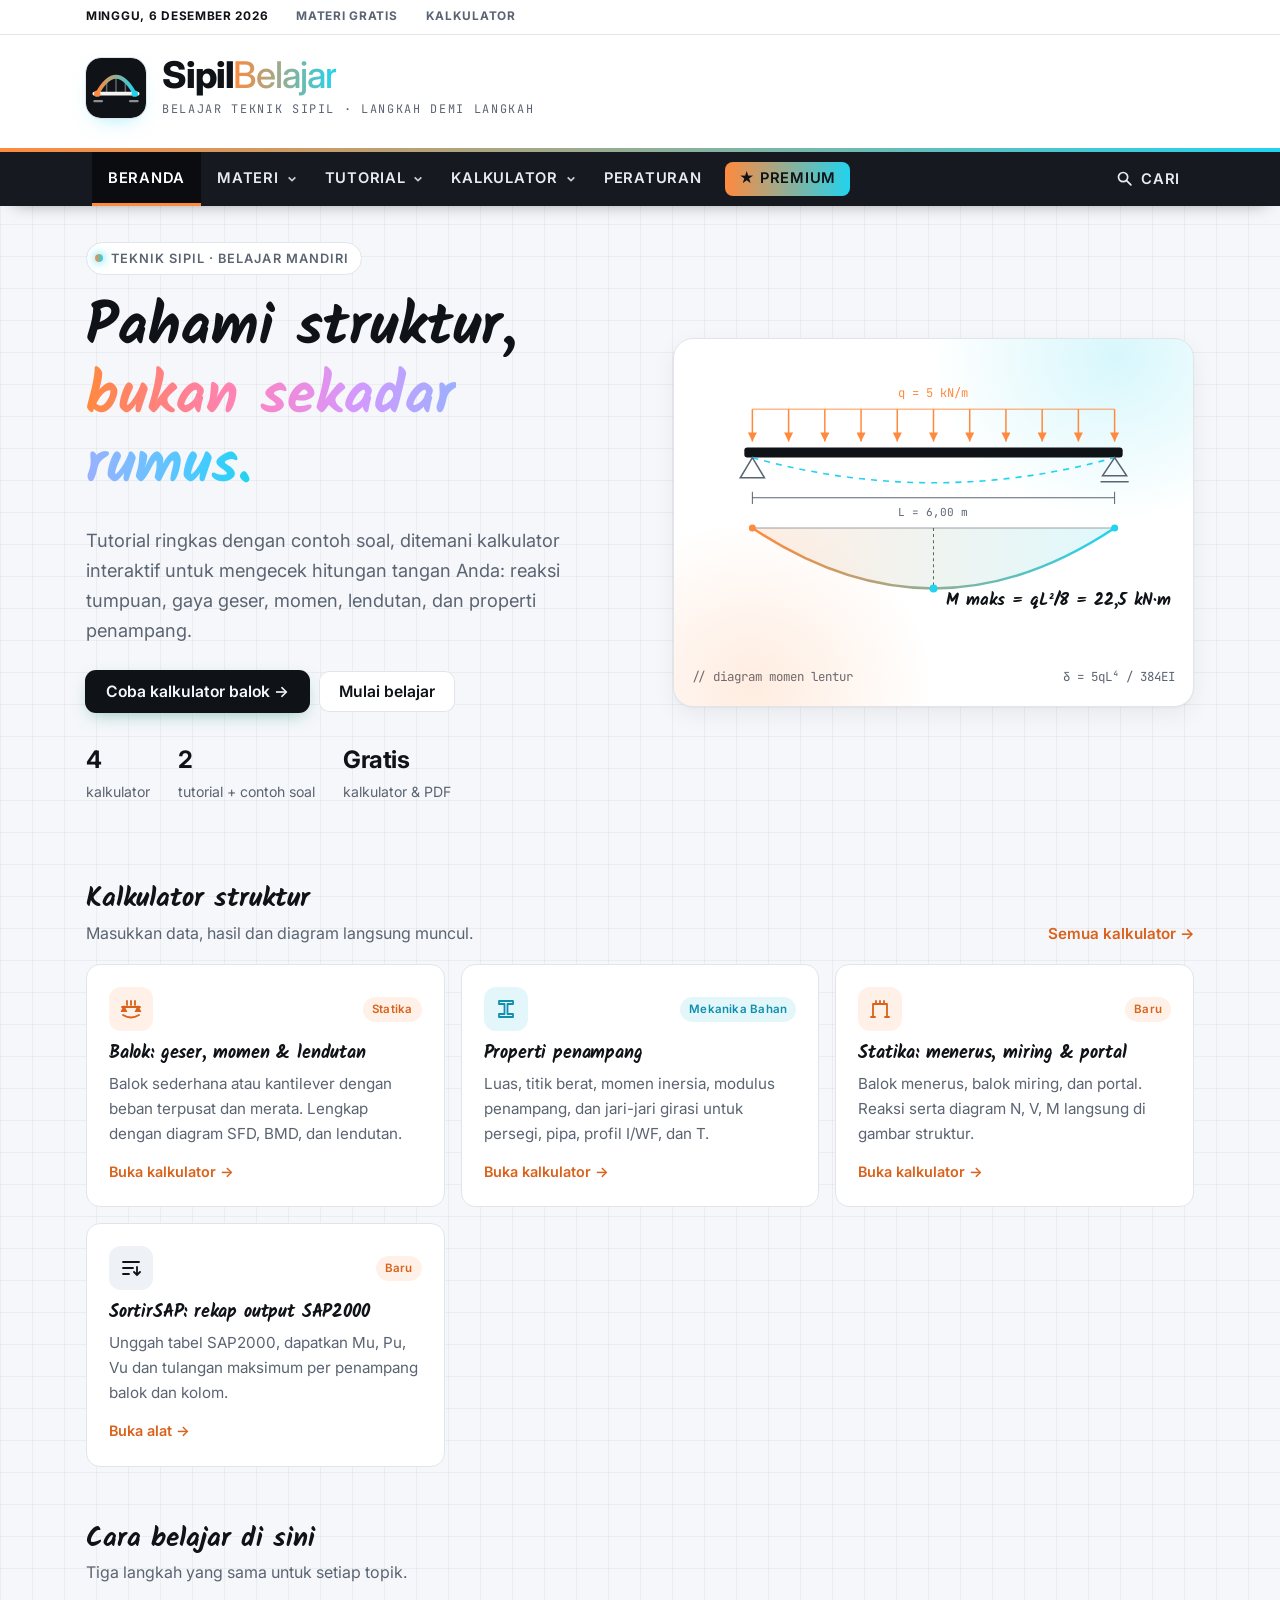
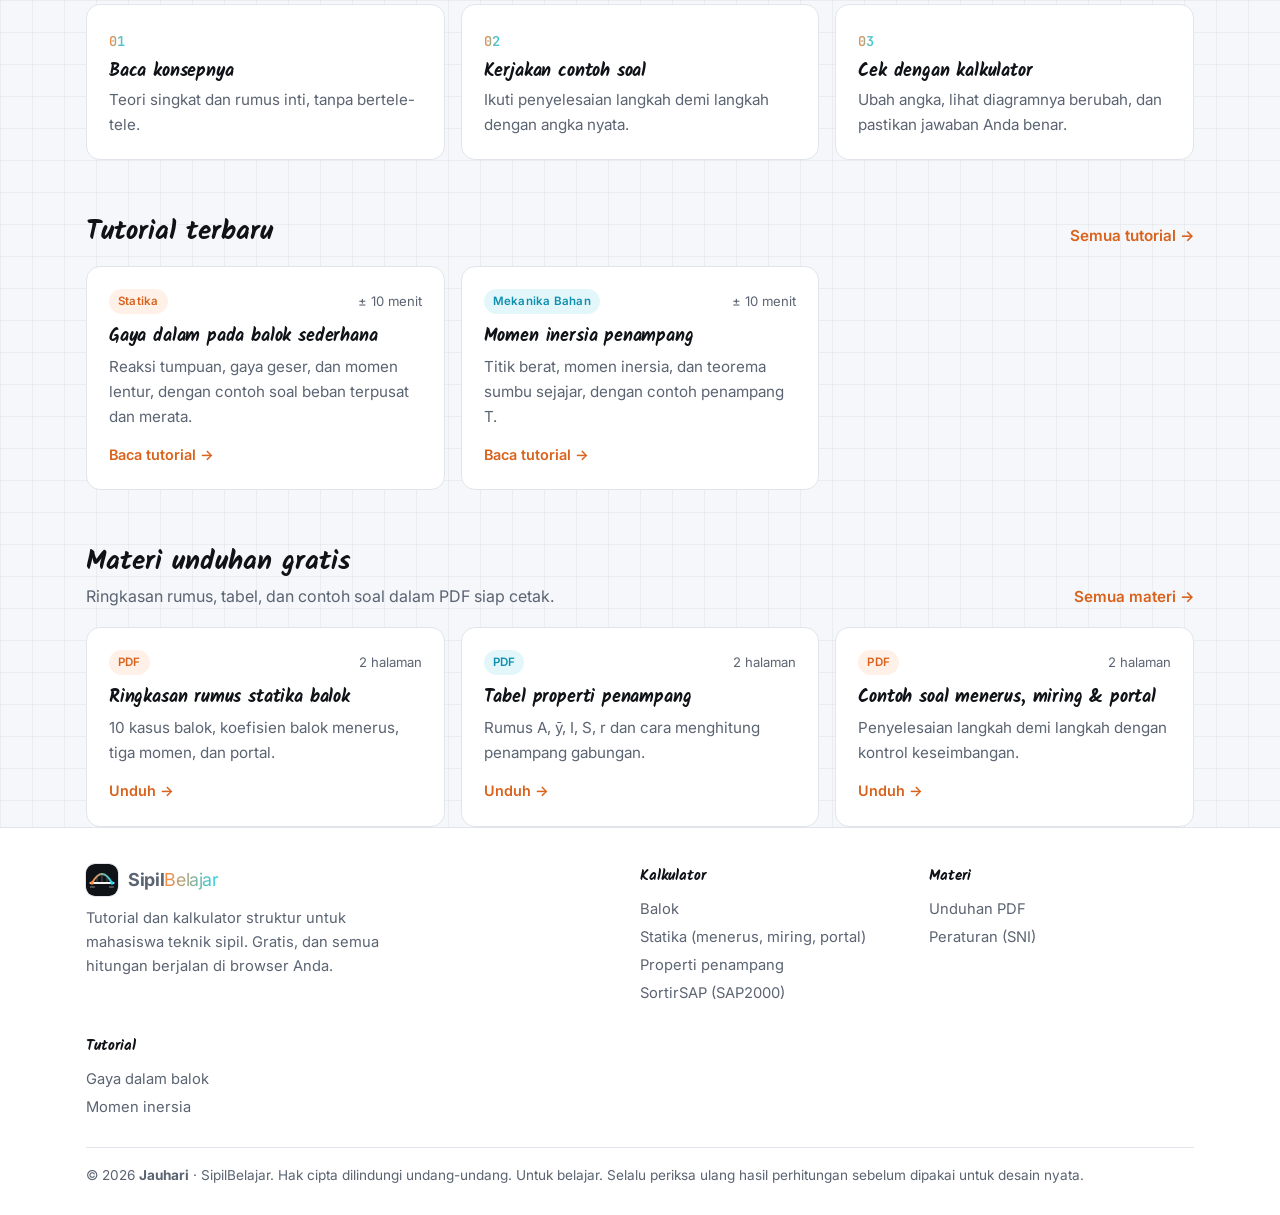
==== commit 7b23cd5a: "Tambah SortirSAP (rekap output SAP2000) di menu Kalkulator Co-Authored-By: Claude Opus 5.5 <noreply@" ====
--- a/index.html
+++ b/index.html
@@ -43,7 +43,7 @@
         <a class="btn secondary" href="tutorial/index.html">Mulai belajar</a>
       </div>
       <div class="stats-row">
-        <div><b>3</b>kalkulator</div>
+        <div><b>4</b>kalkulator</div>
         <div><b>2</b>tutorial + contoh soal</div>
         <div><b>Gratis</b>kalkulator &amp; PDF</div>
       </div>
@@ -126,14 +126,15 @@
       <p>Balok menerus, balok miring, dan portal. Reaksi serta diagram N, V, M langsung di gambar struktur.</p>
       <span class="go">Buka kalkulator →</span>
     </a>
-    <div class="card soon">
+    <a class="card" href="kalkulator/sortir-sap/">
       <div class="card-top">
-        <span class="icon"><svg viewBox="0 0 24 24" fill="none" stroke="currentColor" stroke-width="1.8"><rect x="4" y="4" width="16" height="16" rx="2"/><circle cx="8.5" cy="15.5" r="1.3"/><circle cx="12" cy="15.5" r="1.3"/><circle cx="15.5" cy="15.5" r="1.3"/></svg></span>
-        <span class="tag soon">Segera</span>
+        <span class="icon"><svg viewBox="0 0 24 24" fill="none" stroke="currentColor" stroke-width="1.8" stroke-linecap="round"><path d="M4 6h16M4 12h10M4 18h6"/><path d="M18 11v8M15 16l3 3 3-3"/></svg></span>
+        <span class="tag">Baru</span>
       </div>
-      <h3>Tulangan balok beton</h3>
-      <p>Perhitungan kebutuhan tulangan lentur balok beton bertulang.</p>
-    </div>
+      <h3>SortirSAP: rekap output SAP2000</h3>
+      <p>Unggah tabel SAP2000, dapatkan Mu, Pu, Vu dan tulangan maksimum per penampang balok dan kolom.</p>
+      <span class="go">Buka alat →</span>
+    </a>
   </div>
 
   <div class="section-head">
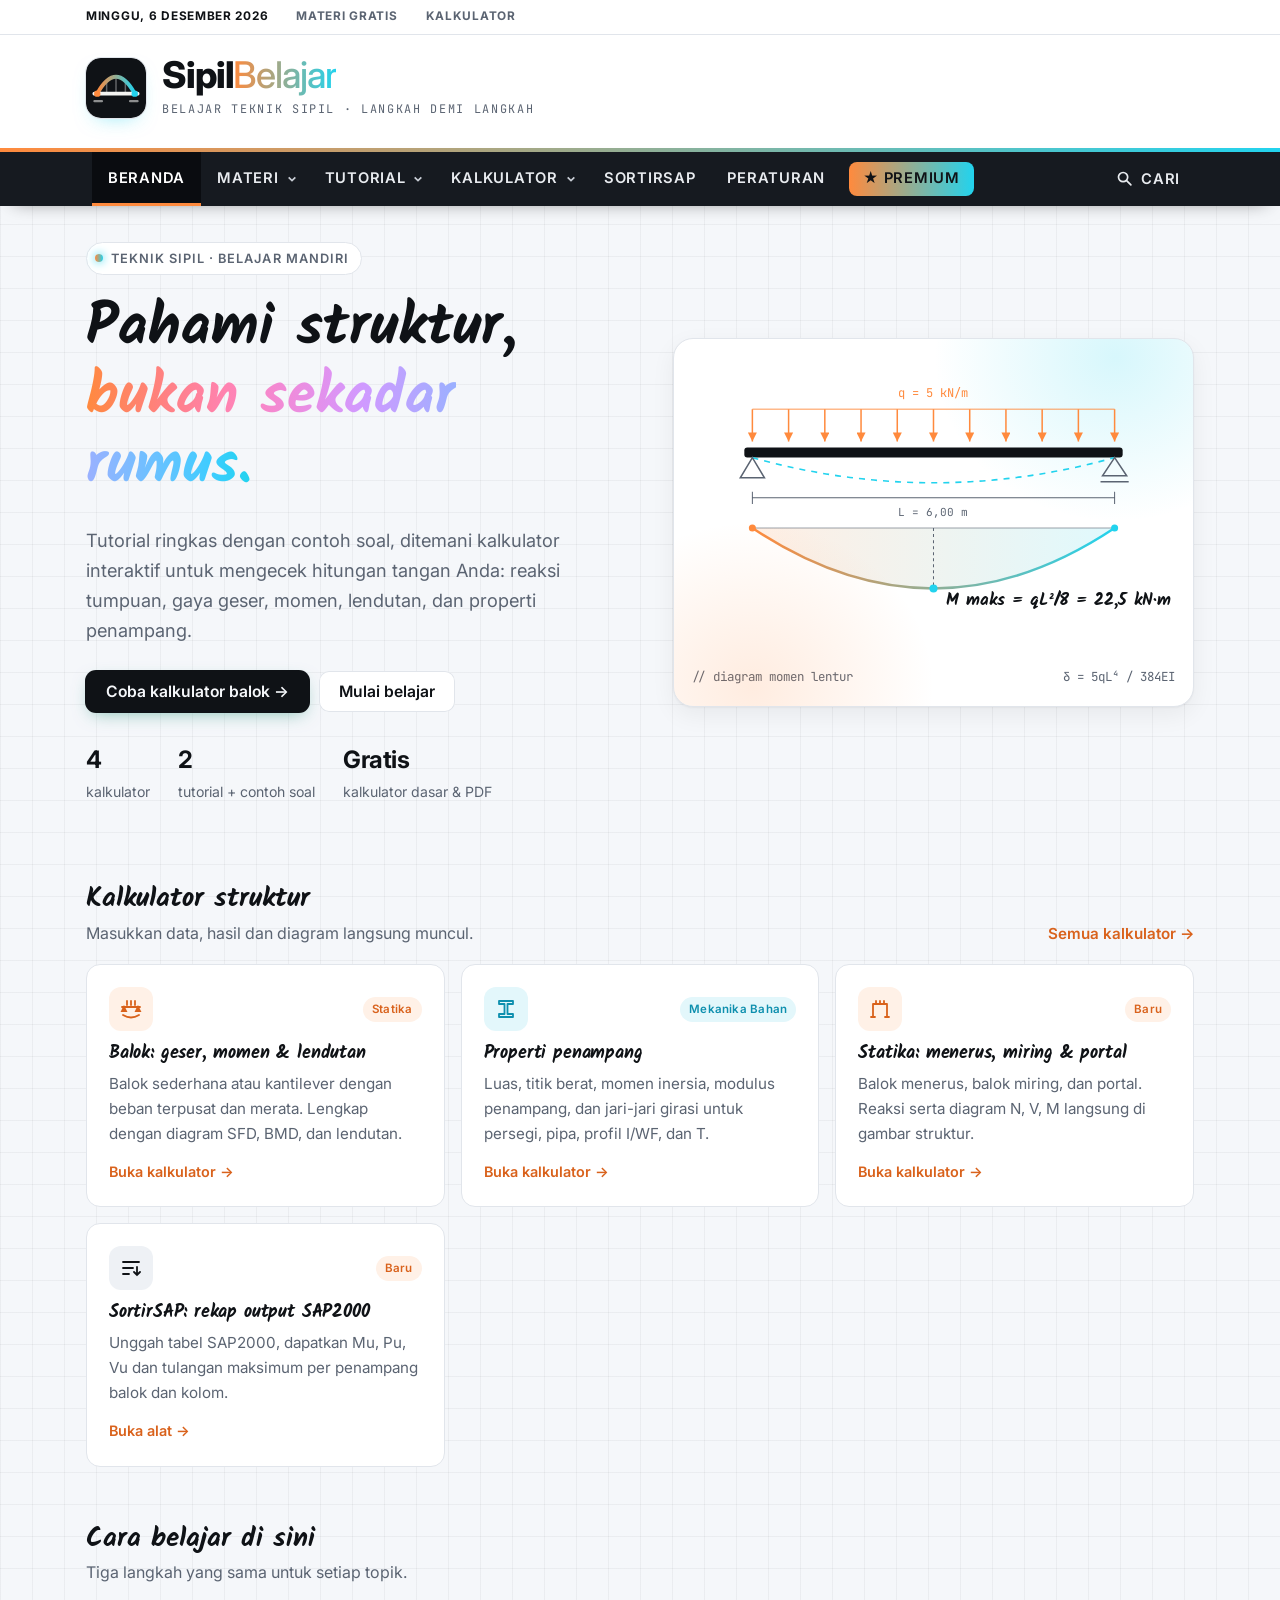
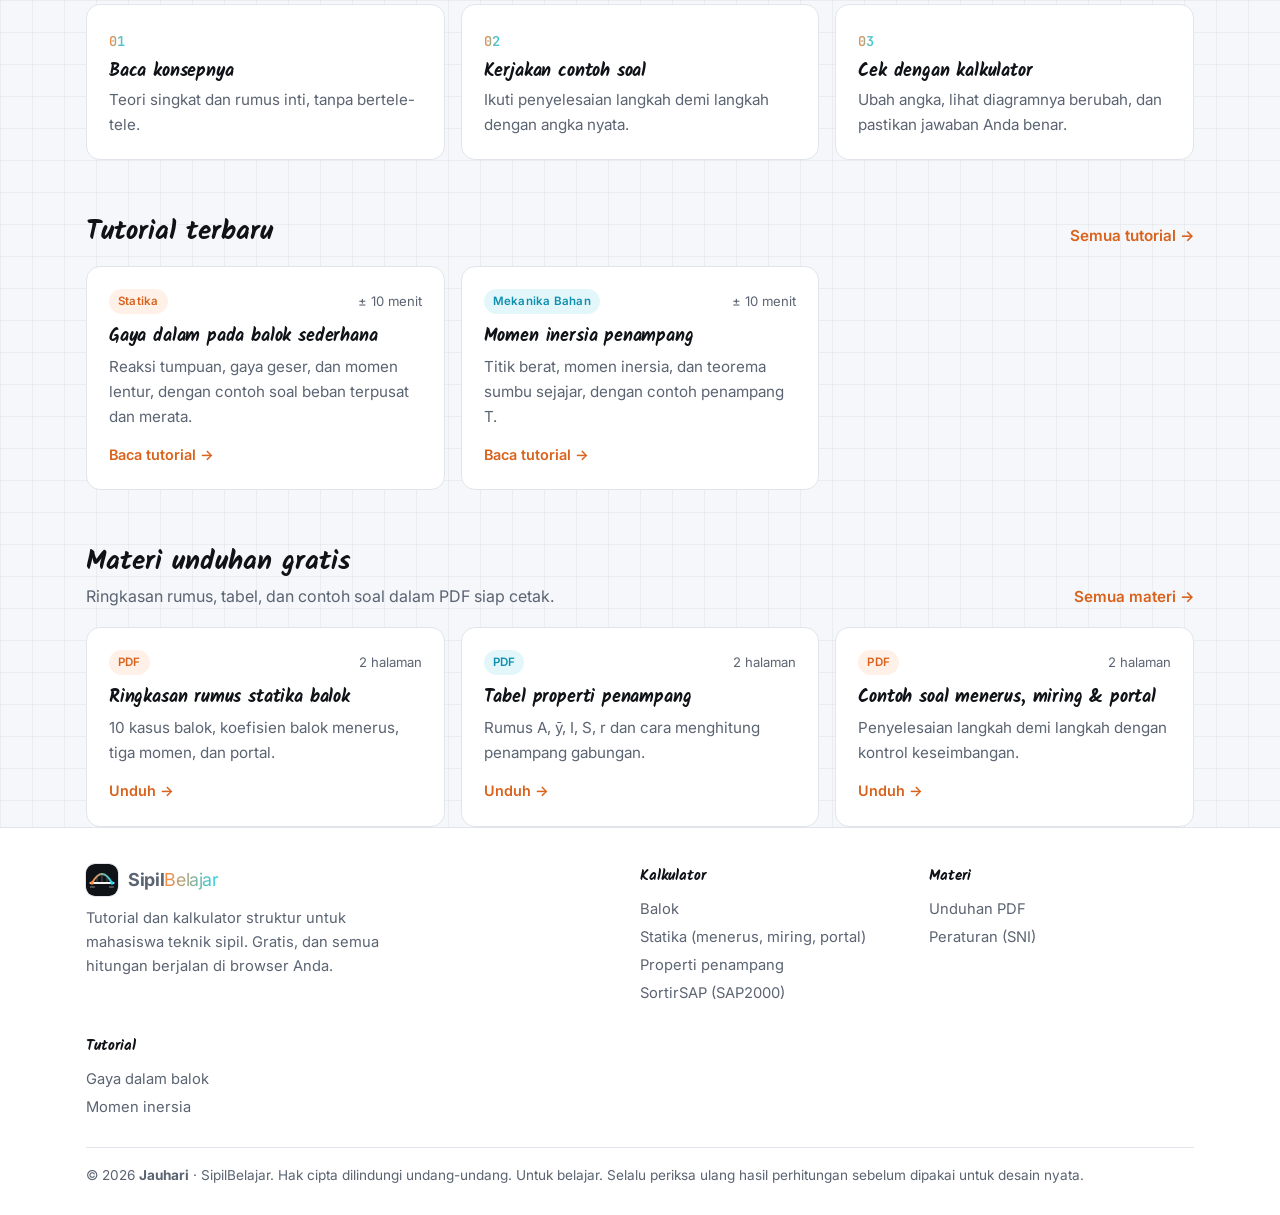
==== commit ff8b3a3e: "Premium: statika miring/portal dan SortirSAP detail/ekspor Excel Co-Authored-By: Claude Opus 5.5 <no" ====
--- a/index.html
+++ b/index.html
@@ -45,7 +45,7 @@
       <div class="stats-row">
         <div><b>4</b>kalkulator</div>
         <div><b>2</b>tutorial + contoh soal</div>
-        <div><b>Gratis</b>kalkulator &amp; PDF</div>
+        <div><b>Gratis</b>kalkulator dasar &amp; PDF</div>
       </div>
     </div>
 
--- a/assets/style.css
+++ b/assets/style.css
@@ -456,3 +456,18 @@
 .menu > li.pro > a { color: #0f1216; background: linear-gradient(90deg, #ff8a3d, #22d3ee); margin: 10px 0 10px 8px; padding: 0 14px; border-radius: 8px; }
 .menu > li.pro:hover > a, .menu > li.pro.current > a { color: #0f1216; filter: brightness(1.08); box-shadow: none; }
 @media (max-width: 900px) { .menu > li.pro > a { margin: 8px 16px; padding: 12px 14px; } }
+.menu > li > a { white-space: nowrap; }
+@media (min-width: 901px) and (max-width: 1120px) {
+  .menu > li > a { padding: 0 10px; font-size: .84rem; letter-spacing: .03em; }
+  .menu > li.pro > a { padding: 0 10px; margin-left: 4px; }
+  .nav-search .search-btn span { display: none; }
+}
+
+/* kalkulator: fitur premium terkunci */
+.pw-gate { position: relative; }
+.pw-gate.pw-locked > :not(.pw-over) { filter: blur(5px); opacity: .55; pointer-events: none; user-select: none; }
+.pw-over { display: none; position: absolute; inset: 0; z-index: 5; justify-content: center; align-items: flex-start; padding: 40px 12px; }
+.pw-gate.pw-locked > .pw-over { display: flex; }
+.pw-over .pw-card { max-width: 460px; position: sticky; top: 90px; }
+.pw-lock h3 { margin: 12px 0 6px; }
+.case-tabs .pro-mark, .tab .pro-mark { color: #ff8a3d; font-weight: 800; margin-left: 4px; }
